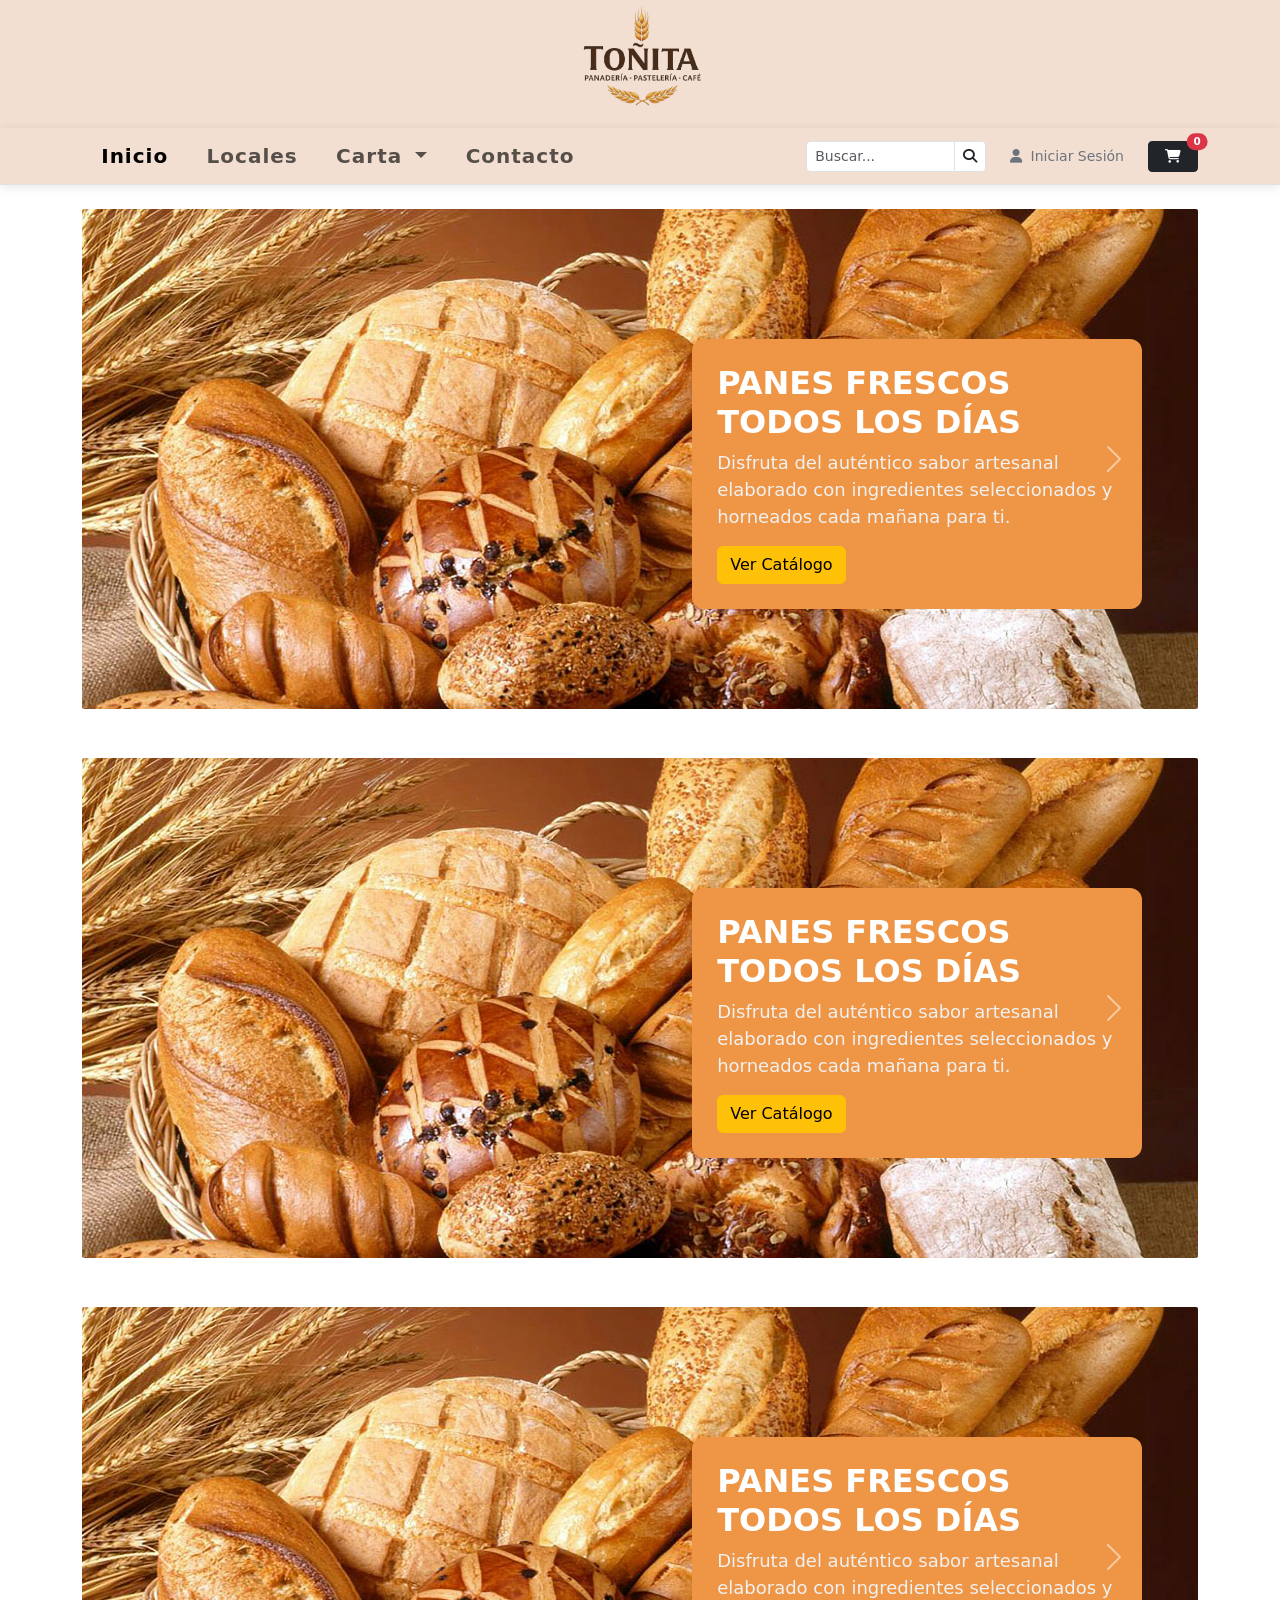
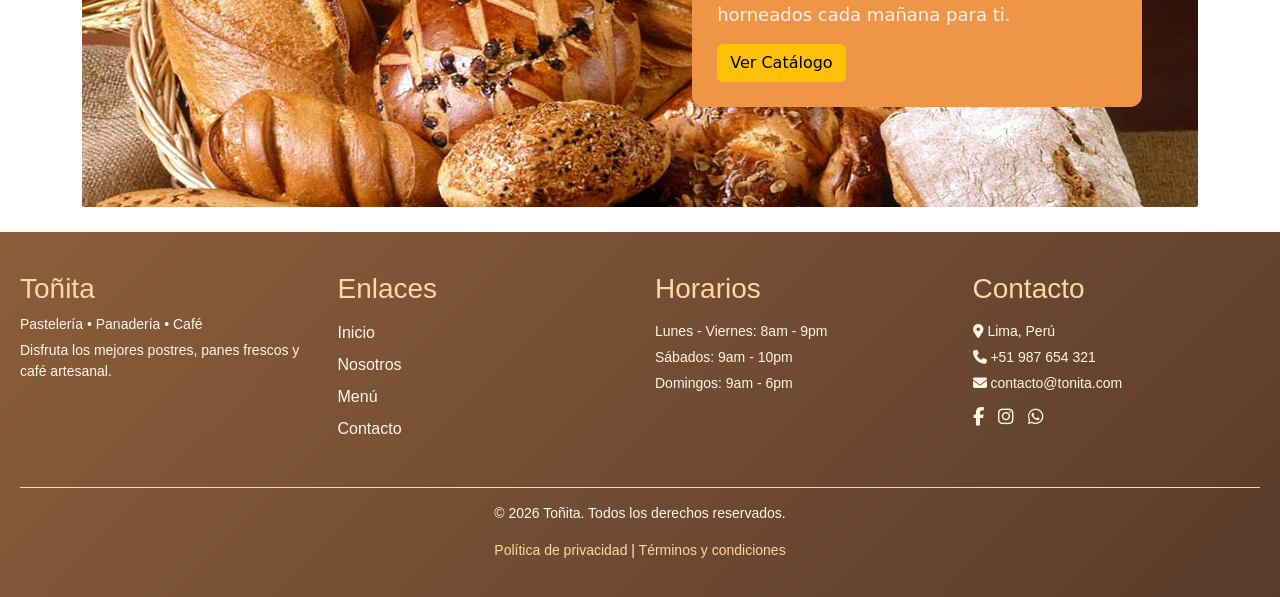
==== index.html @ 16650225 ":Ajuste de estilos en el navbar y footer , se agrego carrusel" ====
<!DOCTYPE html>
<html lang="es">

<head>
    <meta charset="UTF-8">
    <meta name="viewport" content="width=device-width, initial-scale=1.0">
    <title>Toñita - Panadería y Café</title>

    <link href="https://cdn.jsdelivr.net/npm/bootstrap@5.3.8/dist/css/bootstrap.min.css" rel="stylesheet"
        integrity="sha384-sRIl4kxILFvY47J16cr9ZwB07vP4J8+LH7qKQnuqkuIAvNWLzeN8tE5YBujZqJLB" crossorigin="anonymous">
    <link rel="stylesheet" href="./css/estilos.css">
    <link rel="stylesheet" href="https://cdnjs.cloudflare.com/ajax/libs/font-awesome/6.5.1/css/all.min.css">
    <link href='https://fonts.googleapis.com/css?family=Roboto' rel='stylesheet'>
    <link rel="stylesheet" href="https://cdnjs.cloudflare.com/ajax/libs/font-awesome/6.5.0/css/all.min.css">

    <style>
        .bg-toñita {
            background-color: #f3dfd1;
        }

        .brand-header {
            font-family: 'Playfair Display', serif;

            font-weight: 900;
            font-size: 5rem;
            color: #2c3e50;
            text-decoration: none;
            display: block;
            margin: 10 px 0;
        }

        .navbar {
            padding-top: 5px;
            padding-bottom: 5px;

            border-bottom: 1px solid #dee2e6;
        }

        .nav-link {
            font-size: 1.25rem;
            font-weight: 600;
            letter-spacing: 1px;
            padding: 0.5rem 1.2rem !important;
        }

        .cart-badge {
            font-size: 0.65rem;
        }

        .search-box {
            max-width: 180px;
        }

        .carousel-item img {
            width: 100%;
            height: 100%;
            object-fit: cover;
            border-radius: 2px;
        }
    </style>
</head>

<body>
    <header class="bg-toñita">
        <div class="container text-center py-0">

            <img src="img/toñita-logo-2.png" height="120">

        </div>

        <nav class="navbar navbar-expand-lg bg-toñita mt-2 sticky-top">
            <div class="container">
                <button class="navbar-toggler" type="button" data-bs-toggle="collapse" data-bs-target="#navbarToñita"
                    aria-controls="navbarToñita" aria-expanded="false" aria-label="Toggle navigation">
                    <span class="navbar-toggler-icon"></span>
                </button>

                <div class="collapse navbar-collapse" id="navbarToñita">
                    <ul class="navbar-nav me-auto mb-2 mb-lg-0">
                        <li class="nav-item">
                            <a class="nav-link active" href="./index.html">Inicio</a>
                        </li>
                        <li class="nav-item">
                            <a class="nav-link" href="./paginas/locales.html">Locales</a>
                        </li>
                        <li class="nav-item dropdown">
                            <a class="nav-link dropdown-toggle" href="#" role="button" data-bs-toggle="dropdown"
                                aria-expanded="false">
                                Carta
                            </a>
                            <ul class="dropdown-menu">
                                <li><a class="dropdown-item" href="./paginas/carta/panaderia.html">Panadería</a></li>
                                <li>
                                    <hr class="dropdown-divider">
                                </li>
                                <li><a class="dropdown-item" href="./paginas/carta/panaderia.html">Cafetería</a></li>
                                <li>
                                    <hr class="dropdown-divider">
                                </li>
                                <li><a class="dropdown-item" href="./paginas/carta/panaderia.html">Catering</a></li>
                            </ul>
                        </li>
                        <li class="nav-item">
                            <a class="nav-link" href="./paginas/contacto.html">Contacto</a>
                        </li>
                    </ul>

                    <div class="d-flex align-items-center gap-2">
                        <div class="input-group input-group-sm search-box d-none d-md-flex">
                            <input class="form-control" type="text" placeholder="Buscar..." aria-label="Buscar">
                            <span class="input-group-text bg-white"><i class="fa-solid fa-magnifying-glass"></i></span>
                        </div>

                        <a href="#" class="btn btn-sm btn-outline-secondary border-0 ms-2">
                            <i class="fa-solid fa-user me-1"></i> Iniciar Sesión
                        </a>

                        <button class="btn btn-dark btn-sm position-relative ms-2 px-3">
                            <i class="fa-solid fa-cart-shopping"></i>
                            <span
                                class="position-absolute top-0 start-100 translate-middle badge rounded-pill bg-danger cart-badge">
                                0
                            </span>
                        </button>
                    </div>
                </div>
            </div>
        </nav>
    </header>

    <main>
        <div class="container mt-4">
            <div id="carouselExample" class="carousel slide" data-bs-ride="carousel">

                <div class="carousel-inner">

                    <!-- carousel -->
                    <div class="carousel-item active">
                        <img src="./img/panes.jpg" class="d-block w-100" alt="Panadería">
                        <div class="carousel-caption custom-caption">
                            <h2>PANES FRESCOS TODOS LOS DÍAS</h2>
                            <p>
                                Disfruta del auténtico sabor artesanal elaborado con ingredientes
                                seleccionados y horneados cada mañana para ti.
                            </p>
                            <a href="paginas/carta/panaderia.html" class="btn btn-warning">Ver Catálogo</a>
                        </div>
                    </div>
                    <!--imagen base-->
                    <div class="carousel-item">
                        <img src="img/promocion.png" class="d-block w-100" alt="Promociones">
                        <div class="carousel-caption custom-caption">
                            <h2>PROMOCIONES ESPECIALES</h2>
                            <p>
                                Aprovecha nuestros combos familiares, tortas y panes dulces
                                con descuentos exclusivos.
                            </p>
                            <a href="productos.html" class="btn btn-warning">Comprar Ahora</a>
                        </div>
                    </div>

                </div>

                <button class="carousel-control-prev" type="button" data-bs-target="#carouselExample"
                    data-bs-slide="prev">
                    <span class="carousel-control-prev-icon"></span>
                </button>

                <button class="carousel-control-next" type="button" data-bs-target="#carouselExample"
                    data-bs-slide="next">
                    <span class="carousel-control-next-icon"></span>
                </button>
            </div>
        </div>

    </main>

    <main>
        <div class="container mt-4">
            <div id="carouselExample" class="carousel slide" data-bs-ride="carousel">

                <div class="carousel-inner">

                    <!-- carousel -->
                    <div class="carousel-item active">
                        <img src="./img/panes.jpg" class="d-block w-100" alt="Panadería">
                        <div class="carousel-caption custom-caption">
                            <h2>PANES FRESCOS TODOS LOS DÍAS</h2>
                            <p>
                                Disfruta del auténtico sabor artesanal elaborado con ingredientes
                                seleccionados y horneados cada mañana para ti.
                            </p>
                            <a href="paginas/carta/panaderia.html" class="btn btn-warning">Ver Catálogo</a>
                        </div>
                    </div>
                    <!--imagen base-->
                    <div class="carousel-item">
                        <img src="img/promocion.png" class="d-block w-100" alt="Promociones">
                        <div class="carousel-caption custom-caption">
                            <h2>PROMOCIONES ESPECIALES</h2>
                            <p>
                                Aprovecha nuestros combos familiares, tortas y panes dulces
                                con descuentos exclusivos.
                            </p>
                            <a href="productos.html" class="btn btn-warning">Comprar Ahora</a>
                        </div>
                    </div>

                </div>

                <button class="carousel-control-prev" type="button" data-bs-target="#carouselExample"
                    data-bs-slide="prev">
                    <span class="carousel-control-prev-icon"></span>
                </button>

                <button class="carousel-control-next" type="button" data-bs-target="#carouselExample"
                    data-bs-slide="next">
                    <span class="carousel-control-next-icon"></span>
                </button>
            </div>
        </div>

    </main>
     <main>
        <div class="container mt-4">
            <div id="carouselExample" class="carousel slide" data-bs-ride="carousel">

                <div class="carousel-inner">

                    <!-- carousel -->
                    <div class="carousel-item active">
                        <img src="./img/panes.jpg" class="d-block w-100" alt="Panadería">
                        <div class="carousel-caption custom-caption">
                            <h2>PANES FRESCOS TODOS LOS DÍAS</h2>
                            <p>
                                Disfruta del auténtico sabor artesanal elaborado con ingredientes
                                seleccionados y horneados cada mañana para ti.
                            </p>
                            <a href="paginas/carta/panaderia.html" class="btn btn-warning">Ver Catálogo</a>
                        </div>
                    </div>
                    <!--imagen base-->
                    <div class="carousel-item">
                        <img src="img/promocion.png" class="d-block w-100" alt="Promociones">
                        <div class="carousel-caption custom-caption">
                            <h2>PROMOCIONES ESPECIALES</h2>
                            <p>
                                Aprovecha nuestros combos familiares, tortas y panes dulces
                                con descuentos exclusivos.
                            </p>
                            <a href="productos.html" class="btn btn-warning">Comprar Ahora</a>
                        </div>
                    </div>

                </div>

                <button class="carousel-control-prev" type="button" data-bs-target="#carouselExample"
                    data-bs-slide="prev">
                    <span class="carousel-control-prev-icon"></span>
                </button>

                <button class="carousel-control-next" type="button" data-bs-target="#carouselExample"
                    data-bs-slide="next">
                    <span class="carousel-control-next-icon"></span>
                </button>
            </div>
        </div>

    </main>
    <!--el pie de la pagina-->
    <footer class="footer">
        <div class="footer-container">

            <!-- Marca -->
            <div class="footer-box">
                <h2 class="logo">Toñita</h2>
                <p>Pastelería • Panadería • Café</p>
                <p class="footer-text">
                    Disfruta los mejores postres, panes frescos y café artesanal.
                </p>
            </div>

            <!-- Enlaces -->
            <div class="footer-box">
                <h3>Enlaces</h3>
                <ul>
                    <li><a href="index.html">Inicio</a></li>
                    <li><a href="paginas/nosostros.html">Nosotros</a></li>
                    <li><a href="paginas/carta/panaderia.html">Menú</a></li>
                    <li><a href="paginas/contacto.html">Contacto</a></li>
                </ul>
            </div>

            <!-- Horarios -->
            <div class="footer-box">
                <h3>Horarios</h3>
                <p>Lunes - Viernes: 8am - 9pm</p>
                <p>Sábados: 9am - 10pm</p>
                <p>Domingos: 9am - 6pm</p>
            </div>

            <!-- Contacto -->
            <div class="footer-box">
                <h3>Contacto</h3>
                <p><i class="fa-solid fa-location-dot"></i> Lima, Perú</p>
                <p><i class="fa-solid fa-phone"></i> +51 987 654 321</p>
                <p><i class="fa-solid fa-envelope"></i> contacto@tonita.com</p>

                <div class="socials">
                    <a href="#"><i class="fa-brands fa-facebook-f"></i></a>
                    <a href="#"><i class="fa-brands fa-instagram"></i></a>
                    <a href="#"><i class="fa-brands fa-whatsapp"></i></a>
                </div>
            </div>

        </div>

        <!-- Parte inferior -->
        <div class="footer-bottom">
            <p>&copy; 2026 Toñita. Todos los derechos reservados.</p>
            <p>
                <a href="#">Política de privacidad</a> |
                <a href="#">Términos y condiciones</a>
            </p>
        </div>
    </footer>

    <script src="https://cdn.jsdelivr.net/npm/bootstrap@5.3.8/dist/js/bootstrap.bundle.min.js"
        integrity="sha384-FKyoEForCGlyvwx9Hj09JcYn3nv7wiPVlz7YYwJrWVcXK/BmnVDxM+D2scQbITxI"
        crossorigin="anonymous"></script>


</body>

</html>
---- css/estilos.css ----
html,
body {
    height: 100%;
    margin: 0;
}
.navbar {
    transition: all 0.3s ease;
    box-shadow: 0 2px 10px rgba(0,0,0,0.1);
}

body {
    display: flex;
    flex-direction: column;
}

main {
    flex: 1;
    margin-bottom: 25px;
}

.carousel-item img {
    width: 600px;
    height: 600px;
    object-fit: contain;
}

.carousel-item{
    height: 500px;
    object-fit: contain;
}

.custom-caption {
    right: 5%;
    left: auto;
    bottom: 20%;
    text-align: left;
    max-width: 450px;

    background: rgb(239, 149, 70);
    padding: 25px;
    border-radius: 12px;
    content: "";
    display: block;
    clear: both;
}

.custom-caption h2 {
    font-size: 32px;
    font-weight: bold;
    color: #fff;
}

.custom-caption p {
    font-size: 18px;
    color: #f1f1f1;
    line-height: 1.5;
}

.carousel-caption.custom-caption:hover {
    transform: translateY(-10px) scale(1.05);
}

.footer {
    margin-top: 0;
    background: linear-gradient(135deg, #8B5E3C, #5a3b2a);
    color: #FFF5E4;
    padding: 40px 20px 20px;
    font-family: 'Segoe UI', sans-serif;
}

.footer-container {
    display: grid;
    grid-template-columns: repeat(auto-fit, minmax(220px, 1fr));
    gap: 30px;
}

.footer-box h2.logo {
    color: #FFD6A5;
    font-size: 28px;
}

.footer-box h3 {
    margin-bottom: 15px;
    color: #FFD6A5;
}

.footer-box p {
    margin: 5px 0;
    font-size: 14px;
}

.footer-text {
    margin-top: 10px;
    line-height: 1.5;
}

.footer-box ul {
    list-style: none;
    padding: 0;
}

.footer-box ul li {
    margin: 8px 0;
}

.footer-box ul li a {
    text-decoration: none;
    color: #FFF5E4;
    transition: 0.3s;
}

.footer-box ul li a:hover {
    color: #FFD6A5;
    padding-left: 5px;
}

/* Redes sociales */
.socials {
    margin-top: 10px;
}

.socials a {
    display: inline-block;
    margin-right: 10px;
    color: #FFF5E4;
    font-size: 18px;
    transition: 0.3s;
}

.socials a:hover {
    color: #FFD6A5;
    transform: scale(1.2);
}

/* Parte inferior */
.footer-bottom {
    text-align: center;
    border-top: 1px solid #FFD6A5;
    margin-top: 30px;
    padding-top: 15px;
    font-size: 14px;
}

.footer-bottom a {
    color: #FFD6A5;
    text-decoration: none;
}

.footer-bottom a:hover {
    text-decoration: underline;
}
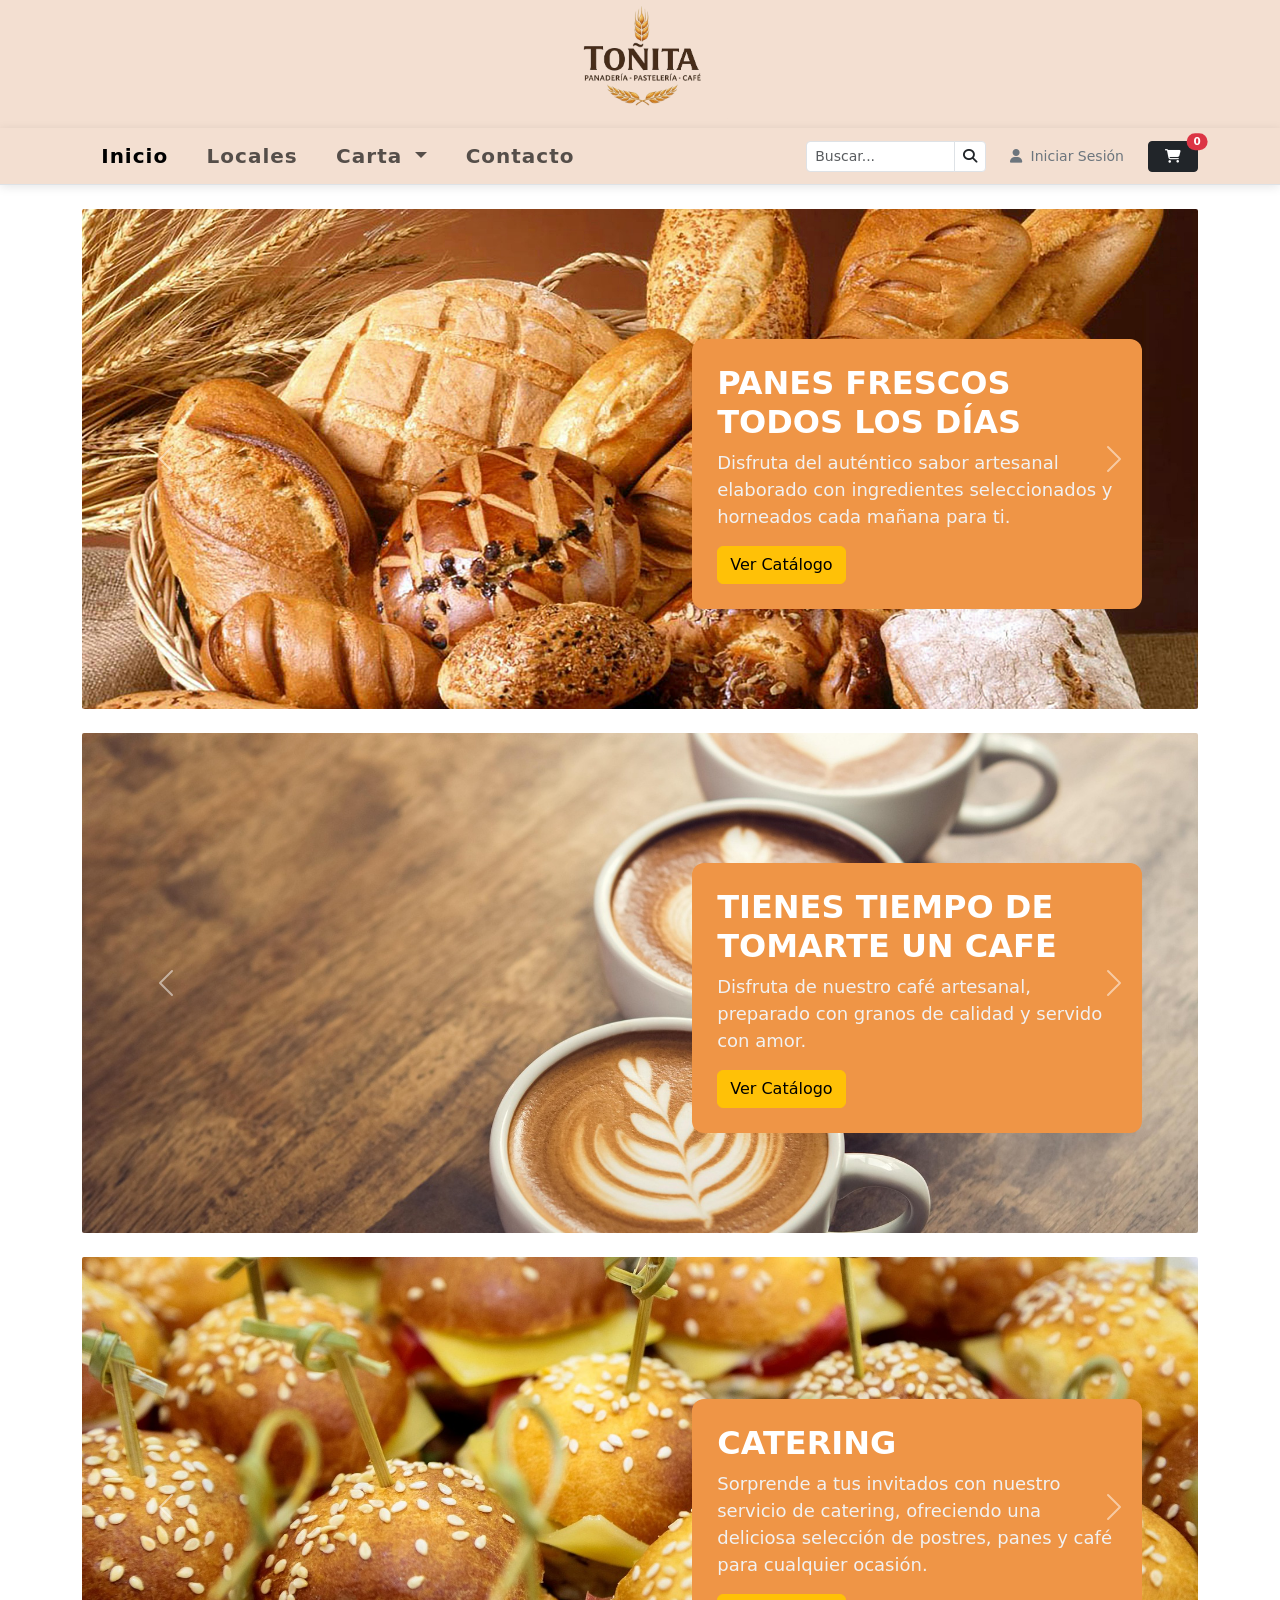
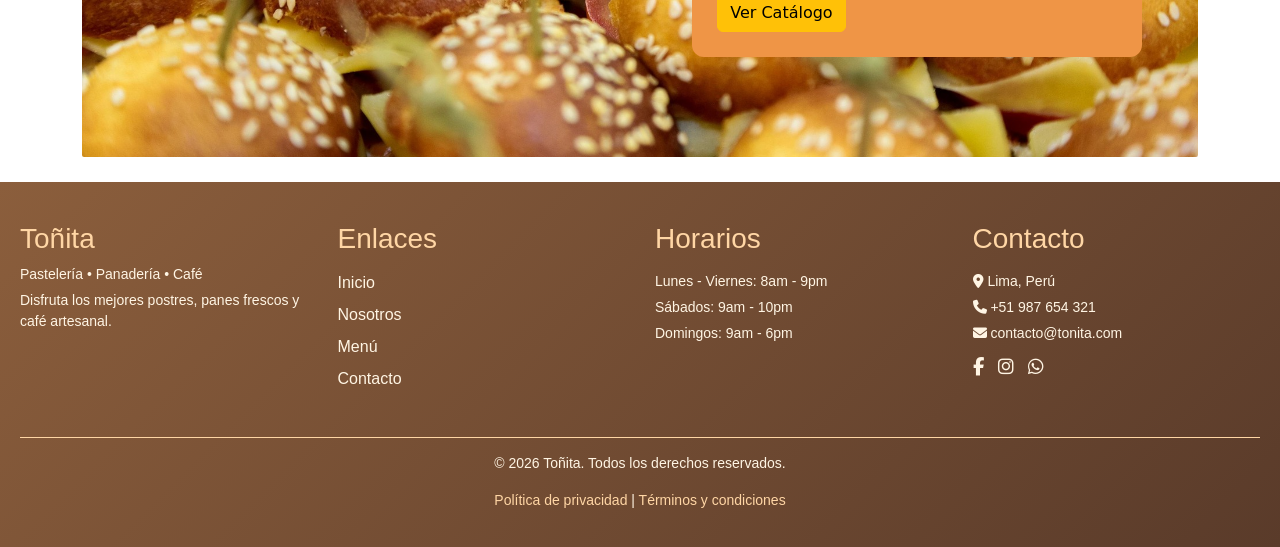
==== commit b4d2e4c4: ":se modifico carrusel con imagenes en descripcion para cafeteria y catering" ====
--- a/index.html
+++ b/index.html
@@ -130,11 +130,11 @@
 
     <main>
         <div class="container mt-4">
-            <div id="carouselExample" class="carousel slide" data-bs-ride="carousel">
+            <div id="carousel1" class="carousel slide" data-bs-ride="carousel">
 
                 <div class="carousel-inner">
 
-                    <!-- carousel -->
+                    <!-- carousel 1-->
                     <div class="carousel-item active">
                         <img src="./img/panes.jpg" class="d-block w-100" alt="Panadería">
                         <div class="carousel-caption custom-caption">
@@ -161,173 +161,169 @@
 
                 </div>
 
-                <button class="carousel-control-prev" type="button" data-bs-target="#carouselExample"
+                <button class="carousel-control-prev" type="button" data-bs-target="#carousel1"
                     data-bs-slide="prev">
                     <span class="carousel-control-prev-icon"></span>
                 </button>
 
-                <button class="carousel-control-next" type="button" data-bs-target="#carouselExample"
+                <button class="carousel-control-next" type="button" data-bs-target="#carousel1"
                     data-bs-slide="next">
                     <span class="carousel-control-next-icon"></span>
                 </button>
             </div>
         </div>
 
-    </main>
-
-    <main>
-        <div class="container mt-4">
-            <div id="carouselExample" class="carousel slide" data-bs-ride="carousel">
-
-                <div class="carousel-inner">
-
-                    <!-- carousel -->
-                    <div class="carousel-item active">
-                        <img src="./img/panes.jpg" class="d-block w-100" alt="Panadería">
-                        <div class="carousel-caption custom-caption">
-                            <h2>PANES FRESCOS TODOS LOS DÍAS</h2>
-                            <p>
-                                Disfruta del auténtico sabor artesanal elaborado con ingredientes
-                                seleccionados y horneados cada mañana para ti.
-                            </p>
-                            <a href="paginas/carta/panaderia.html" class="btn btn-warning">Ver Catálogo</a>
-                        </div>
-                    </div>
-                    <!--imagen base-->
-                    <div class="carousel-item">
-                        <img src="img/promocion.png" class="d-block w-100" alt="Promociones">
-                        <div class="carousel-caption custom-caption">
-                            <h2>PROMOCIONES ESPECIALES</h2>
-                            <p>
-                                Aprovecha nuestros combos familiares, tortas y panes dulces
-                                con descuentos exclusivos.
-                            </p>
-                            <a href="productos.html" class="btn btn-warning">Comprar Ahora</a>
-                        </div>
-                    </div>
-
-                </div>
-
-                <button class="carousel-control-prev" type="button" data-bs-target="#carouselExample"
-                    data-bs-slide="prev">
-                    <span class="carousel-control-prev-icon"></span>
-                </button>
-
-                <button class="carousel-control-next" type="button" data-bs-target="#carouselExample"
-                    data-bs-slide="next">
-                    <span class="carousel-control-next-icon"></span>
-                </button>
-            </div>
-        </div>
-
-    </main>
-     <main>
-        <div class="container mt-4">
-            <div id="carouselExample" class="carousel slide" data-bs-ride="carousel">
-
-                <div class="carousel-inner">
-
-                    <!-- carousel -->
-                    <div class="carousel-item active">
-                        <img src="./img/panes.jpg" class="d-block w-100" alt="Panadería">
-                        <div class="carousel-caption custom-caption">
-                            <h2>PANES FRESCOS TODOS LOS DÍAS</h2>
-                            <p>
-                                Disfruta del auténtico sabor artesanal elaborado con ingredientes
-                                seleccionados y horneados cada mañana para ti.
-                            </p>
-                            <a href="paginas/carta/panaderia.html" class="btn btn-warning">Ver Catálogo</a>
-                        </div>
-                    </div>
-                    <!--imagen base-->
-                    <div class="carousel-item">
-                        <img src="img/promocion.png" class="d-block w-100" alt="Promociones">
-                        <div class="carousel-caption custom-caption">
-                            <h2>PROMOCIONES ESPECIALES</h2>
-                            <p>
-                                Aprovecha nuestros combos familiares, tortas y panes dulces
-                                con descuentos exclusivos.
-                            </p>
-                            <a href="productos.html" class="btn btn-warning">Comprar Ahora</a>
-                        </div>
-                    </div>
-
-                </div>
-
-                <button class="carousel-control-prev" type="button" data-bs-target="#carouselExample"
-                    data-bs-slide="prev">
-                    <span class="carousel-control-prev-icon"></span>
-                </button>
-
-                <button class="carousel-control-next" type="button" data-bs-target="#carouselExample"
-                    data-bs-slide="next">
-                    <span class="carousel-control-next-icon"></span>
-                </button>
-            </div>
-        </div>
-
-    </main>
-    <!--el pie de la pagina-->
-    <footer class="footer">
-        <div class="footer-container">
-
-            <!-- Marca -->
-            <div class="footer-box">
-                <h2 class="logo">Toñita</h2>
-                <p>Pastelería • Panadería • Café</p>
-                <p class="footer-text">
-                    Disfruta los mejores postres, panes frescos y café artesanal.
+    
+            <div class="container mt-4">
+                <div id="carousel2" class="carousel slide" data-bs-ride="carousel">
+
+                    <div class="carousel-inner">
+
+                        <!-- carousel 2-->
+                        <div class="carousel-item active">
+                            <img src="./img/cafeteria/3-tazas-de-cafe.jpg" class="d-block w-100" alt="Cafetería">
+                            <div class="carousel-caption custom-caption">
+                                <h2>TIENES TIEMPO DE TOMARTE UN CAFE</h2>
+                                <p>
+                                    Disfruta de nuestro café artesanal, preparado con granos de calidad y servido con amor.
+                                </p>
+                                <a href="paginas/carta/cafeteria.html" class="btn btn-warning">Ver Catálogo</a>
+                            </div>
+                        </div>
+                        <!--imagen base-->
+                        <div class="carousel-item">
+                            <img src="img/promocion.png" class="d-block w-100" alt="Promociones">
+                            <div class="carousel-caption custom-caption">
+                                <h2>PROMOCIONES ESPECIALES</h2>
+                                <p>
+                                    Aprovecha nuestros combos familiares, tortas y panes dulces
+                                    con descuentos exclusivos.
+                                </p>
+                                <a href="productos.html" class="btn btn-warning">Comprar Ahora</a>
+                            </div>
+                        </div>
+
+                    </div>
+
+                    <button class="carousel-control-prev" type="button" data-bs-target="#carousel2"
+                        data-bs-slide="prev">
+                        <span class="carousel-control-prev-icon"></span>
+                    </button>
+
+                    <button class="carousel-control-next" type="button" data-bs-target="#carousel2"
+                        data-bs-slide="next">
+                        <span class="carousel-control-next-icon"></span>
+                    </button>
+                </div>
+            </div>
+
+    
+            <div class="container mt-4">
+                <div id="carousel3" class="carousel slide" data-bs-ride="carousel">
+
+                    <div class="carousel-inner">
+
+                        <!-- carousel 3-->
+                        <div class="carousel-item active">
+                            <img src="./img/catering/sandwich.jpg" class="d-block w-100" alt="Catering">
+                            <div class="carousel-caption custom-caption">
+                                <h2>CATERING</h2>
+                                <p>
+                                    Sorprende a tus invitados con nuestro servicio de catering, ofreciendo una
+                                    deliciosa selección de postres, panes y café para cualquier ocasión.
+                                </p>
+                                <a href="paginas/carta/catering.html" class="btn btn-warning">Ver Catálogo</a>
+                            </div>
+                        </div>
+                        <!--imagen base-->
+                        <div class="carousel-item">
+                            <img src="img/promocion.png" class="d-block w-100" alt="Promociones">
+                            <div class="carousel-caption custom-caption">
+                                <h2>PROMOCIONES ESPECIALES</h2>
+                                <p>
+                                    Aprovecha nuestros combos familiares, tortas y panes dulces
+                                    con descuentos exclusivos.
+                                </p>
+                                <a href="productos.html" class="btn btn-warning">Comprar Ahora</a>
+                            </div>
+                        </div>
+
+                    </div>
+
+                    <button class="carousel-control-prev" type="button" data-bs-target="#carousel3"
+                        data-bs-slide="prev">
+                        <span class="carousel-control-prev-icon"></span>
+                    </button>
+
+                    <button class="carousel-control-next" type="button" data-bs-target="#carousel3"
+                        data-bs-slide="next">
+                        <span class="carousel-control-next-icon"></span>
+                    </button>
+                </div>
+            </div>
+
+        </main>
+        <!--el pie de la pagina-->
+        <footer class="footer">
+            <div class="footer-container">
+
+                <!-- Marca -->
+                <div class="footer-box">
+                    <h2 class="logo">Toñita</h2>
+                    <p>Pastelería • Panadería • Café</p>
+                    <p class="footer-text">
+                        Disfruta los mejores postres, panes frescos y café artesanal.
+                    </p>
+                </div>
+
+                <!-- Enlaces -->
+                <div class="footer-box">
+                    <h3>Enlaces</h3>
+                    <ul>
+                        <li><a href="index.html">Inicio</a></li>
+                        <li><a href="paginas/nosostros.html">Nosotros</a></li>
+                        <li><a href="paginas/carta/panaderia.html">Menú</a></li>
+                        <li><a href="paginas/contacto.html">Contacto</a></li>
+                    </ul>
+                </div>
+
+                <!-- Horarios -->
+                <div class="footer-box">
+                    <h3>Horarios</h3>
+                    <p>Lunes - Viernes: 8am - 9pm</p>
+                    <p>Sábados: 9am - 10pm</p>
+                    <p>Domingos: 9am - 6pm</p>
+                </div>
+
+                <!-- Contacto -->
+                <div class="footer-box">
+                    <h3>Contacto</h3>
+                    <p><i class="fa-solid fa-location-dot"></i> Lima, Perú</p>
+                    <p><i class="fa-solid fa-phone"></i> +51 987 654 321</p>
+                    <p><i class="fa-solid fa-envelope"></i> contacto@tonita.com</p>
+
+                    <div class="socials">
+                        <a href="#"><i class="fa-brands fa-facebook-f"></i></a>
+                        <a href="#"><i class="fa-brands fa-instagram"></i></a>
+                        <a href="#"><i class="fa-brands fa-whatsapp"></i></a>
+                    </div>
+                </div>
+
+            </div>
+
+            <!-- Parte inferior -->
+            <div class="footer-bottom">
+                <p>&copy; 2026 Toñita. Todos los derechos reservados.</p>
+                <p>
+                    <a href="#">Política de privacidad</a> |
+                    <a href="#">Términos y condiciones</a>
                 </p>
             </div>
-
-            <!-- Enlaces -->
-            <div class="footer-box">
-                <h3>Enlaces</h3>
-                <ul>
-                    <li><a href="index.html">Inicio</a></li>
-                    <li><a href="paginas/nosostros.html">Nosotros</a></li>
-                    <li><a href="paginas/carta/panaderia.html">Menú</a></li>
-                    <li><a href="paginas/contacto.html">Contacto</a></li>
-                </ul>
-            </div>
-
-            <!-- Horarios -->
-            <div class="footer-box">
-                <h3>Horarios</h3>
-                <p>Lunes - Viernes: 8am - 9pm</p>
-                <p>Sábados: 9am - 10pm</p>
-                <p>Domingos: 9am - 6pm</p>
-            </div>
-
-            <!-- Contacto -->
-            <div class="footer-box">
-                <h3>Contacto</h3>
-                <p><i class="fa-solid fa-location-dot"></i> Lima, Perú</p>
-                <p><i class="fa-solid fa-phone"></i> +51 987 654 321</p>
-                <p><i class="fa-solid fa-envelope"></i> contacto@tonita.com</p>
-
-                <div class="socials">
-                    <a href="#"><i class="fa-brands fa-facebook-f"></i></a>
-                    <a href="#"><i class="fa-brands fa-instagram"></i></a>
-                    <a href="#"><i class="fa-brands fa-whatsapp"></i></a>
-                </div>
-            </div>
-
-        </div>
-
-        <!-- Parte inferior -->
-        <div class="footer-bottom">
-            <p>&copy; 2026 Toñita. Todos los derechos reservados.</p>
-            <p>
-                <a href="#">Política de privacidad</a> |
-                <a href="#">Términos y condiciones</a>
-            </p>
-        </div>
-    </footer>
-
-    <script src="https://cdn.jsdelivr.net/npm/bootstrap@5.3.8/dist/js/bootstrap.bundle.min.js"
-        integrity="sha384-FKyoEForCGlyvwx9Hj09JcYn3nv7wiPVlz7YYwJrWVcXK/BmnVDxM+D2scQbITxI"
-        crossorigin="anonymous"></script>
+        </footer>
+
+        <script src="https://cdn.jsdelivr.net/npm/bootstrap@5.3.8/dist/js/bootstrap.bundle.min.js"
+            integrity="sha384-FKyoEForCGlyvwx9Hj09JcYn3nv7wiPVlz7YYwJrWVcXK/BmnVDxM+D2scQbITxI"
+            crossorigin="anonymous"></script>
 
 
 </body>
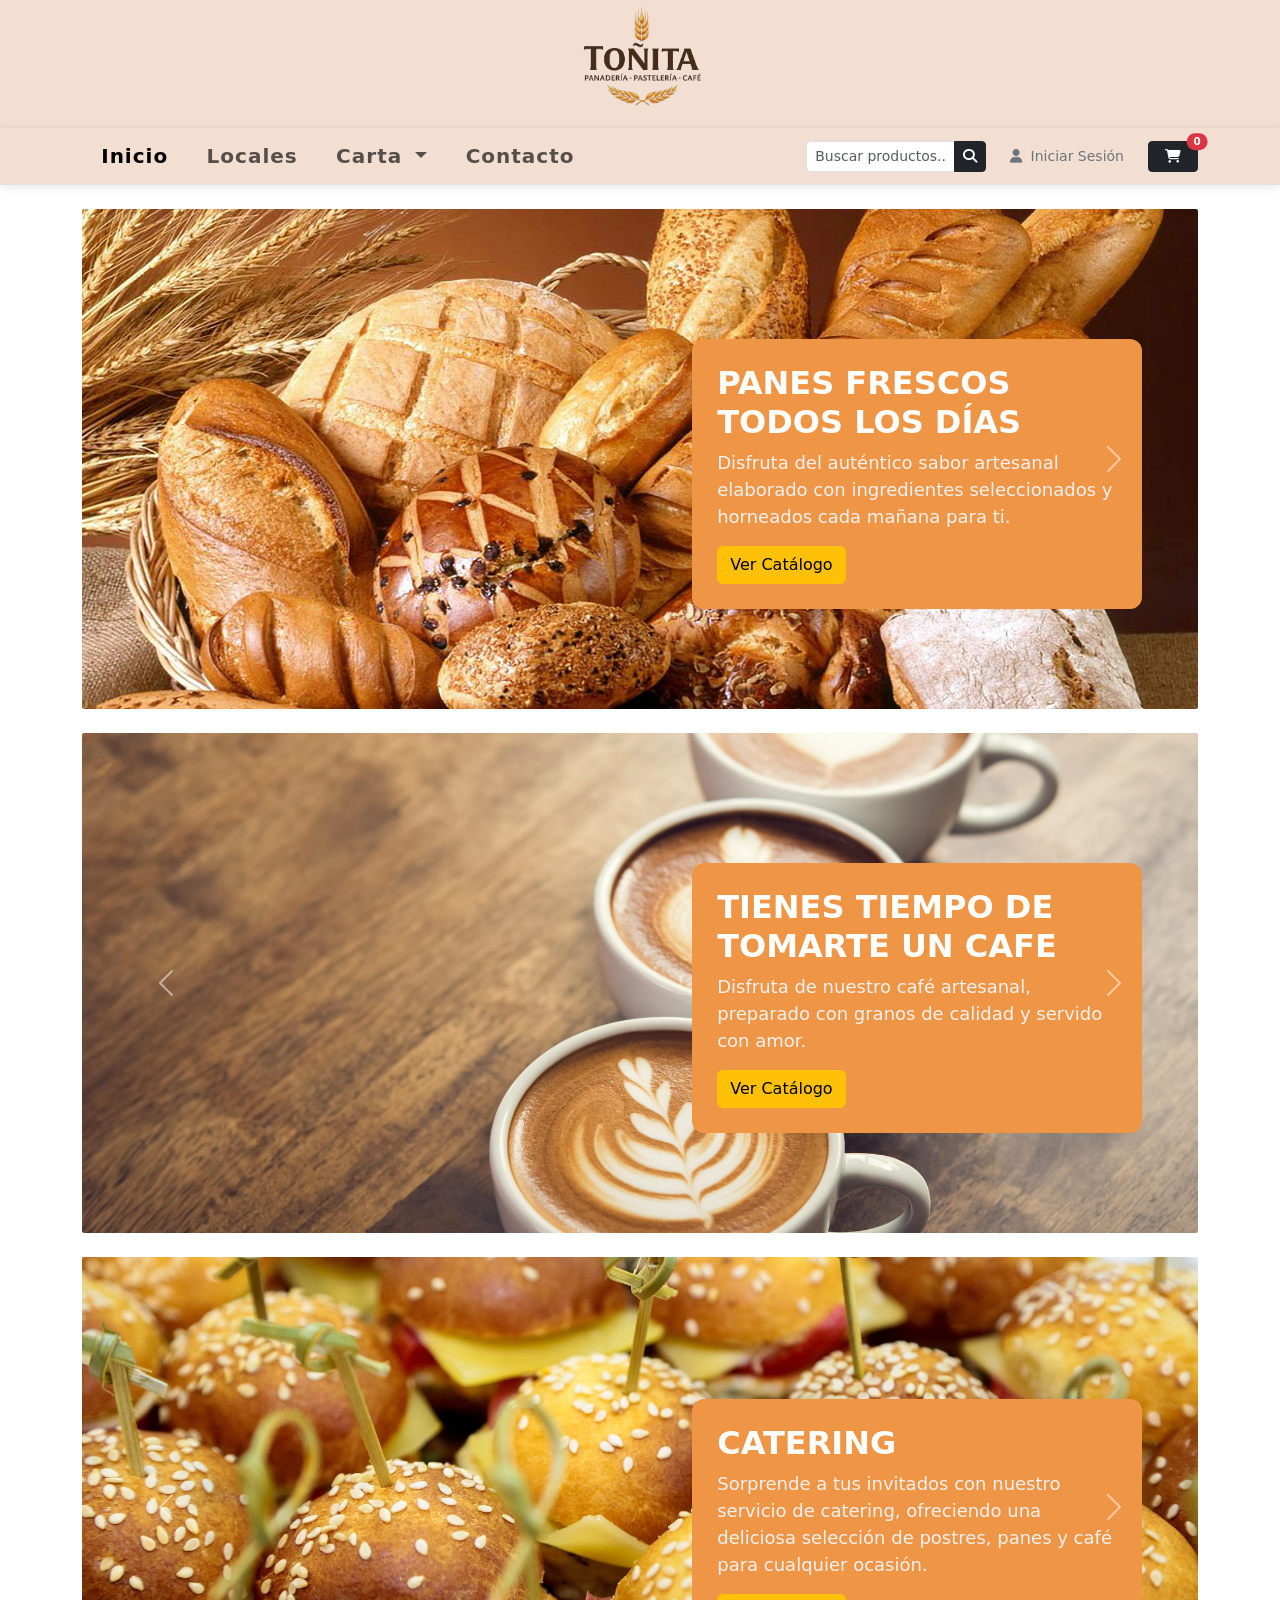
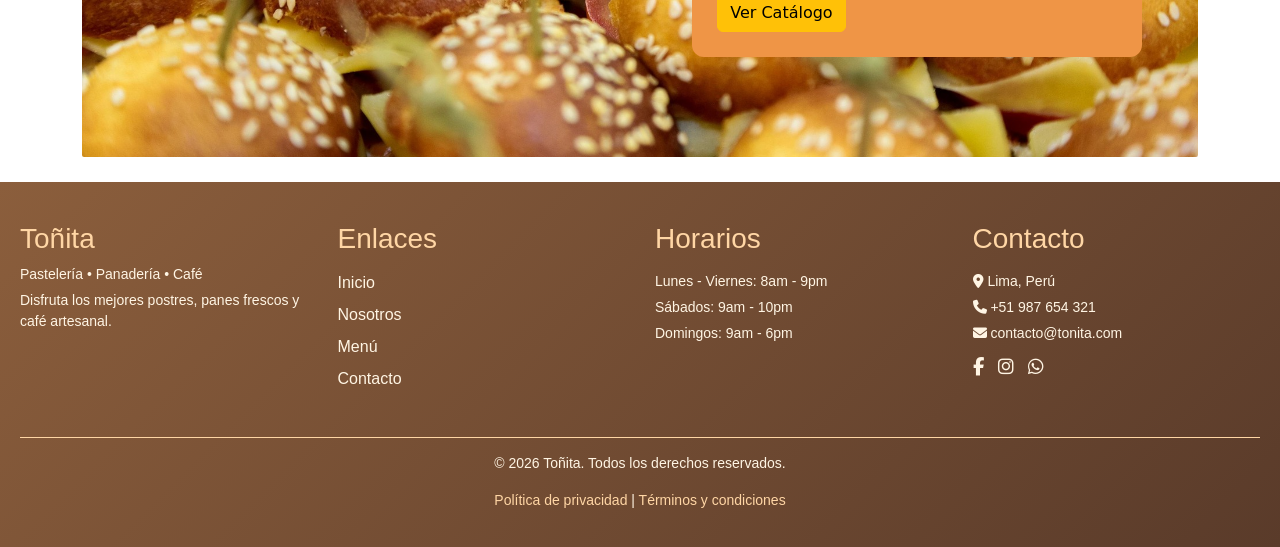
==== commit 398a8496: ":agregue funcionalidad de busqueda y carrito de compras" ====
--- a/index.html
+++ b/index.html
@@ -106,22 +106,23 @@
                     </ul>
 
                     <div class="d-flex align-items-center gap-2">
-                        <div class="input-group input-group-sm search-box d-none d-md-flex">
-                            <input class="form-control" type="text" placeholder="Buscar..." aria-label="Buscar">
-                            <span class="input-group-text bg-white"><i class="fa-solid fa-magnifying-glass"></i></span>
-                        </div>
-
-                        <a href="#" class="btn btn-sm btn-outline-secondary border-0 ms-2">
-                            <i class="fa-solid fa-user me-1"></i> Iniciar Sesión
-                        </a>
-
-                        <button class="btn btn-dark btn-sm position-relative ms-2 px-3">
+                        <div class="input-group input-group-sm search-box d-flex">
+                            <input id="inputBusqueda" class="form-control" type="text"
+                                placeholder="Buscar productos...">
+                            <button id="btnBuscar" class="btn btn-dark">
+                                <i class="fa-solid fa-magnifying-glass"></i>
+                            </button>
+                        </div>
+
+                        <div id="zonaUsuario" class="ms-2"></div>
+
+                        <a href="paginas/carrito.html" class="btn btn-dark btn-sm position-relative ms-2 px-3">
                             <i class="fa-solid fa-cart-shopping"></i>
-                            <span
+                            <span id="contadorCarrito"
                                 class="position-absolute top-0 start-100 translate-middle badge rounded-pill bg-danger cart-badge">
                                 0
                             </span>
-                        </button>
+                        </a>
                     </div>
                 </div>
             </div>
@@ -148,7 +149,7 @@
                     </div>
                     <!--imagen base-->
                     <div class="carousel-item">
-                        <img src="img/promocion.png" class="d-block w-100" alt="Promociones">
+                        <img src="img/oferta-pan.webp" class="d-block w-100" alt="Promociones">
                         <div class="carousel-caption custom-caption">
                             <h2>PROMOCIONES ESPECIALES</h2>
                             <p>
@@ -161,171 +162,168 @@
 
                 </div>
 
-                <button class="carousel-control-prev" type="button" data-bs-target="#carousel1"
-                    data-bs-slide="prev">
+                <button class="carousel-control-prev" type="button" data-bs-target="#carousel1" data-bs-slide="prev">
                     <span class="carousel-control-prev-icon"></span>
                 </button>
 
-                <button class="carousel-control-next" type="button" data-bs-target="#carousel1"
-                    data-bs-slide="next">
+                <button class="carousel-control-next" type="button" data-bs-target="#carousel1" data-bs-slide="next">
                     <span class="carousel-control-next-icon"></span>
                 </button>
             </div>
         </div>
 
-    
-            <div class="container mt-4">
-                <div id="carousel2" class="carousel slide" data-bs-ride="carousel">
-
-                    <div class="carousel-inner">
-
-                        <!-- carousel 2-->
-                        <div class="carousel-item active">
-                            <img src="./img/cafeteria/3-tazas-de-cafe.jpg" class="d-block w-100" alt="Cafetería">
-                            <div class="carousel-caption custom-caption">
-                                <h2>TIENES TIEMPO DE TOMARTE UN CAFE</h2>
-                                <p>
-                                    Disfruta de nuestro café artesanal, preparado con granos de calidad y servido con amor.
-                                </p>
-                                <a href="paginas/carta/cafeteria.html" class="btn btn-warning">Ver Catálogo</a>
-                            </div>
-                        </div>
-                        <!--imagen base-->
-                        <div class="carousel-item">
-                            <img src="img/promocion.png" class="d-block w-100" alt="Promociones">
-                            <div class="carousel-caption custom-caption">
-                                <h2>PROMOCIONES ESPECIALES</h2>
-                                <p>
-                                    Aprovecha nuestros combos familiares, tortas y panes dulces
-                                    con descuentos exclusivos.
-                                </p>
-                                <a href="productos.html" class="btn btn-warning">Comprar Ahora</a>
-                            </div>
-                        </div>
-
-                    </div>
-
-                    <button class="carousel-control-prev" type="button" data-bs-target="#carousel2"
-                        data-bs-slide="prev">
-                        <span class="carousel-control-prev-icon"></span>
-                    </button>
-
-                    <button class="carousel-control-next" type="button" data-bs-target="#carousel2"
-                        data-bs-slide="next">
-                        <span class="carousel-control-next-icon"></span>
-                    </button>
-                </div>
-            </div>
-
-    
-            <div class="container mt-4">
-                <div id="carousel3" class="carousel slide" data-bs-ride="carousel">
-
-                    <div class="carousel-inner">
-
-                        <!-- carousel 3-->
-                        <div class="carousel-item active">
-                            <img src="./img/catering/sandwich.jpg" class="d-block w-100" alt="Catering">
-                            <div class="carousel-caption custom-caption">
-                                <h2>CATERING</h2>
-                                <p>
-                                    Sorprende a tus invitados con nuestro servicio de catering, ofreciendo una
-                                    deliciosa selección de postres, panes y café para cualquier ocasión.
-                                </p>
-                                <a href="paginas/carta/catering.html" class="btn btn-warning">Ver Catálogo</a>
-                            </div>
-                        </div>
-                        <!--imagen base-->
-                        <div class="carousel-item">
-                            <img src="img/promocion.png" class="d-block w-100" alt="Promociones">
-                            <div class="carousel-caption custom-caption">
-                                <h2>PROMOCIONES ESPECIALES</h2>
-                                <p>
-                                    Aprovecha nuestros combos familiares, tortas y panes dulces
-                                    con descuentos exclusivos.
-                                </p>
-                                <a href="productos.html" class="btn btn-warning">Comprar Ahora</a>
-                            </div>
-                        </div>
-
-                    </div>
-
-                    <button class="carousel-control-prev" type="button" data-bs-target="#carousel3"
-                        data-bs-slide="prev">
-                        <span class="carousel-control-prev-icon"></span>
-                    </button>
-
-                    <button class="carousel-control-next" type="button" data-bs-target="#carousel3"
-                        data-bs-slide="next">
-                        <span class="carousel-control-next-icon"></span>
-                    </button>
-                </div>
-            </div>
-
-        </main>
-        <!--el pie de la pagina-->
-        <footer class="footer">
-            <div class="footer-container">
-
-                <!-- Marca -->
-                <div class="footer-box">
-                    <h2 class="logo">Toñita</h2>
-                    <p>Pastelería • Panadería • Café</p>
-                    <p class="footer-text">
-                        Disfruta los mejores postres, panes frescos y café artesanal.
-                    </p>
-                </div>
-
-                <!-- Enlaces -->
-                <div class="footer-box">
-                    <h3>Enlaces</h3>
-                    <ul>
-                        <li><a href="index.html">Inicio</a></li>
-                        <li><a href="paginas/nosostros.html">Nosotros</a></li>
-                        <li><a href="paginas/carta/panaderia.html">Menú</a></li>
-                        <li><a href="paginas/contacto.html">Contacto</a></li>
-                    </ul>
-                </div>
-
-                <!-- Horarios -->
-                <div class="footer-box">
-                    <h3>Horarios</h3>
-                    <p>Lunes - Viernes: 8am - 9pm</p>
-                    <p>Sábados: 9am - 10pm</p>
-                    <p>Domingos: 9am - 6pm</p>
-                </div>
-
-                <!-- Contacto -->
-                <div class="footer-box">
-                    <h3>Contacto</h3>
-                    <p><i class="fa-solid fa-location-dot"></i> Lima, Perú</p>
-                    <p><i class="fa-solid fa-phone"></i> +51 987 654 321</p>
-                    <p><i class="fa-solid fa-envelope"></i> contacto@tonita.com</p>
-
-                    <div class="socials">
-                        <a href="#"><i class="fa-brands fa-facebook-f"></i></a>
-                        <a href="#"><i class="fa-brands fa-instagram"></i></a>
-                        <a href="#"><i class="fa-brands fa-whatsapp"></i></a>
-                    </div>
-                </div>
-
-            </div>
-
-            <!-- Parte inferior -->
-            <div class="footer-bottom">
-                <p>&copy; 2026 Toñita. Todos los derechos reservados.</p>
-                <p>
-                    <a href="#">Política de privacidad</a> |
-                    <a href="#">Términos y condiciones</a>
+
+        <div class="container mt-4">
+            <div id="carousel2" class="carousel slide" data-bs-ride="carousel">
+
+                <div class="carousel-inner">
+
+                    <!-- carousel 2-->
+                    <div class="carousel-item active">
+                        <img src="./img/cafeteria/3-tazas-de-cafe.jpg" class="d-block w-100" alt="Cafetería">
+                        <div class="carousel-caption custom-caption">
+                            <h2>TIENES TIEMPO DE TOMARTE UN CAFE</h2>
+                            <p>
+                                Disfruta de nuestro café artesanal, preparado con granos de calidad y servido con
+                                amor.
+                            </p>
+                            <a href="paginas/carta/cafeteria.html" class="btn btn-warning">Ver Catálogo</a>
+                        </div>
+                    </div>
+                    <!--imagen base-->
+                    <div class="carousel-item">
+                        <img src="img/cafe-promo.jpeg" class="d-block w-100" alt="Promociones">
+                        <div class="carousel-caption custom-caption">
+                            <h2>PROMOCIONES ESPECIALES</h2>
+                            <p>
+                                Aprovecha nuestros combos familiares, tortas y panes dulces
+                                con descuentos exclusivos.
+                            </p>
+                            <a href="productos.html" class="btn btn-warning">Comprar Ahora</a>
+                        </div>
+                    </div>
+
+                </div>
+
+                <button class="carousel-control-prev" type="button" data-bs-target="#carousel2" data-bs-slide="prev">
+                    <span class="carousel-control-prev-icon"></span>
+                </button>
+
+                <button class="carousel-control-next" type="button" data-bs-target="#carousel2" data-bs-slide="next">
+                    <span class="carousel-control-next-icon"></span>
+                </button>
+            </div>
+        </div>
+
+
+        <div class="container mt-4">
+            <div id="carousel3" class="carousel slide" data-bs-ride="carousel">
+
+                <div class="carousel-inner">
+
+                    <!-- carousel 3-->
+                    <div class="carousel-item active">
+                        <img src="./img/catering/sandwich.jpg" class="d-block w-100" alt="Catering">
+                        <div class="carousel-caption custom-caption">
+                            <h2>CATERING</h2>
+                            <p>
+                                Sorprende a tus invitados con nuestro servicio de catering, ofreciendo una
+                                deliciosa selección de postres, panes y café para cualquier ocasión.
+                            </p>
+                            <a href="paginas/carta/catering.html" class="btn btn-warning">Ver Catálogo</a>
+                        </div>
+                    </div>
+                    <!--imagen base-->
+                    <div class="carousel-item">
+                        <img src="img/promocion.png" class="d-block w-100" alt="Promociones">
+                        <div class="carousel-caption custom-caption">
+                            <h2>PROMOCIONES ESPECIALES</h2>
+                            <p>
+                                Aprovecha nuestros combos familiares, tortas y panes dulces
+                                con descuentos exclusivos.
+                            </p>
+                            <a href="productos.html" class="btn btn-warning">Comprar Ahora</a>
+                        </div>
+                    </div>
+
+                </div>
+
+                <button class="carousel-control-prev" type="button" data-bs-target="#carousel3" data-bs-slide="prev">
+                    <span class="carousel-control-prev-icon"></span>
+                </button>
+
+                <button class="carousel-control-next" type="button" data-bs-target="#carousel3" data-bs-slide="next">
+                    <span class="carousel-control-next-icon"></span>
+                </button>
+            </div>
+        </div>
+
+    </main>
+    <!--el pie de la pagina-->
+    <footer class="footer">
+        <div class="footer-container">
+
+            <!-- Marca -->
+            <div class="footer-box">
+                <h2 class="logo">Toñita</h2>
+                <p>Pastelería • Panadería • Café</p>
+                <p class="footer-text">
+                    Disfruta los mejores postres, panes frescos y café artesanal.
                 </p>
             </div>
-        </footer>
-
-        <script src="https://cdn.jsdelivr.net/npm/bootstrap@5.3.8/dist/js/bootstrap.bundle.min.js"
-            integrity="sha384-FKyoEForCGlyvwx9Hj09JcYn3nv7wiPVlz7YYwJrWVcXK/BmnVDxM+D2scQbITxI"
-            crossorigin="anonymous"></script>
-
-
+
+            <!-- Enlaces -->
+            <div class="footer-box">
+                <h3>Enlaces</h3>
+                <ul>
+                    <li><a href="index.html">Inicio</a></li>
+                    <li><a href="paginas/nosostros.html">Nosotros</a></li>
+                    <li><a href="paginas/carta/panaderia.html">Menú</a></li>
+                    <li><a href="paginas/contacto.html">Contacto</a></li>
+                </ul>
+            </div>
+
+            <!-- Horarios -->
+            <div class="footer-box">
+                <h3>Horarios</h3>
+                <p>Lunes - Viernes: 8am - 9pm</p>
+                <p>Sábados: 9am - 10pm</p>
+                <p>Domingos: 9am - 6pm</p>
+            </div>
+
+            <!-- Contacto -->
+            <div class="footer-box">
+                <h3>Contacto</h3>
+                <p><i class="fa-solid fa-location-dot"></i> Lima, Perú</p>
+                <p><i class="fa-solid fa-phone"></i> +51 987 654 321</p>
+                <p><i class="fa-solid fa-envelope"></i> contacto@tonita.com</p>
+
+                <div class="socials">
+                    <a href="#"><i class="fa-brands fa-facebook-f"></i></a>
+                    <a href="#"><i class="fa-brands fa-instagram"></i></a>
+                    <a href="#"><i class="fa-brands fa-whatsapp"></i></a>
+                </div>
+            </div>
+
+        </div>
+
+        <!-- Parte inferior -->
+        <div class="footer-bottom">
+            <p>&copy; 2026 Toñita. Todos los derechos reservados.</p>
+            <p>
+                <a href="#">Política de privacidad</a> |
+                <a href="#">Términos y condiciones</a>
+            </p>
+        </div>
+    </footer>
+
+    <script src="https://cdn.jsdelivr.net/npm/bootstrap@5.3.8/dist/js/bootstrap.bundle.min.js"
+        integrity="sha384-FKyoEForCGlyvwx9Hj09JcYn3nv7wiPVlz7YYwJrWVcXK/BmnVDxM+D2scQbITxI"
+        crossorigin="anonymous"></script>
+    <script src="JS/usuarioActivo.js"></script>
+
+    <script src="JS/carrito.js"></script>
+    <script src="JS/buscar.js"></script>
 </body>
 
 </html>
--- a/css/estilos.css
+++ b/css/estilos.css
@@ -16,6 +16,17 @@
 main {
     flex: 1;
     margin-bottom: 25px;
+}
+
+.cerrar-btn{
+    color: #5c2c06;
+    font-weight: bold;
+    font-size: 15px;
+    background: transparent;
+}
+
+.cerrar-btn:hover{
+    color: #d97706;
 }
 
 .carousel-item img {
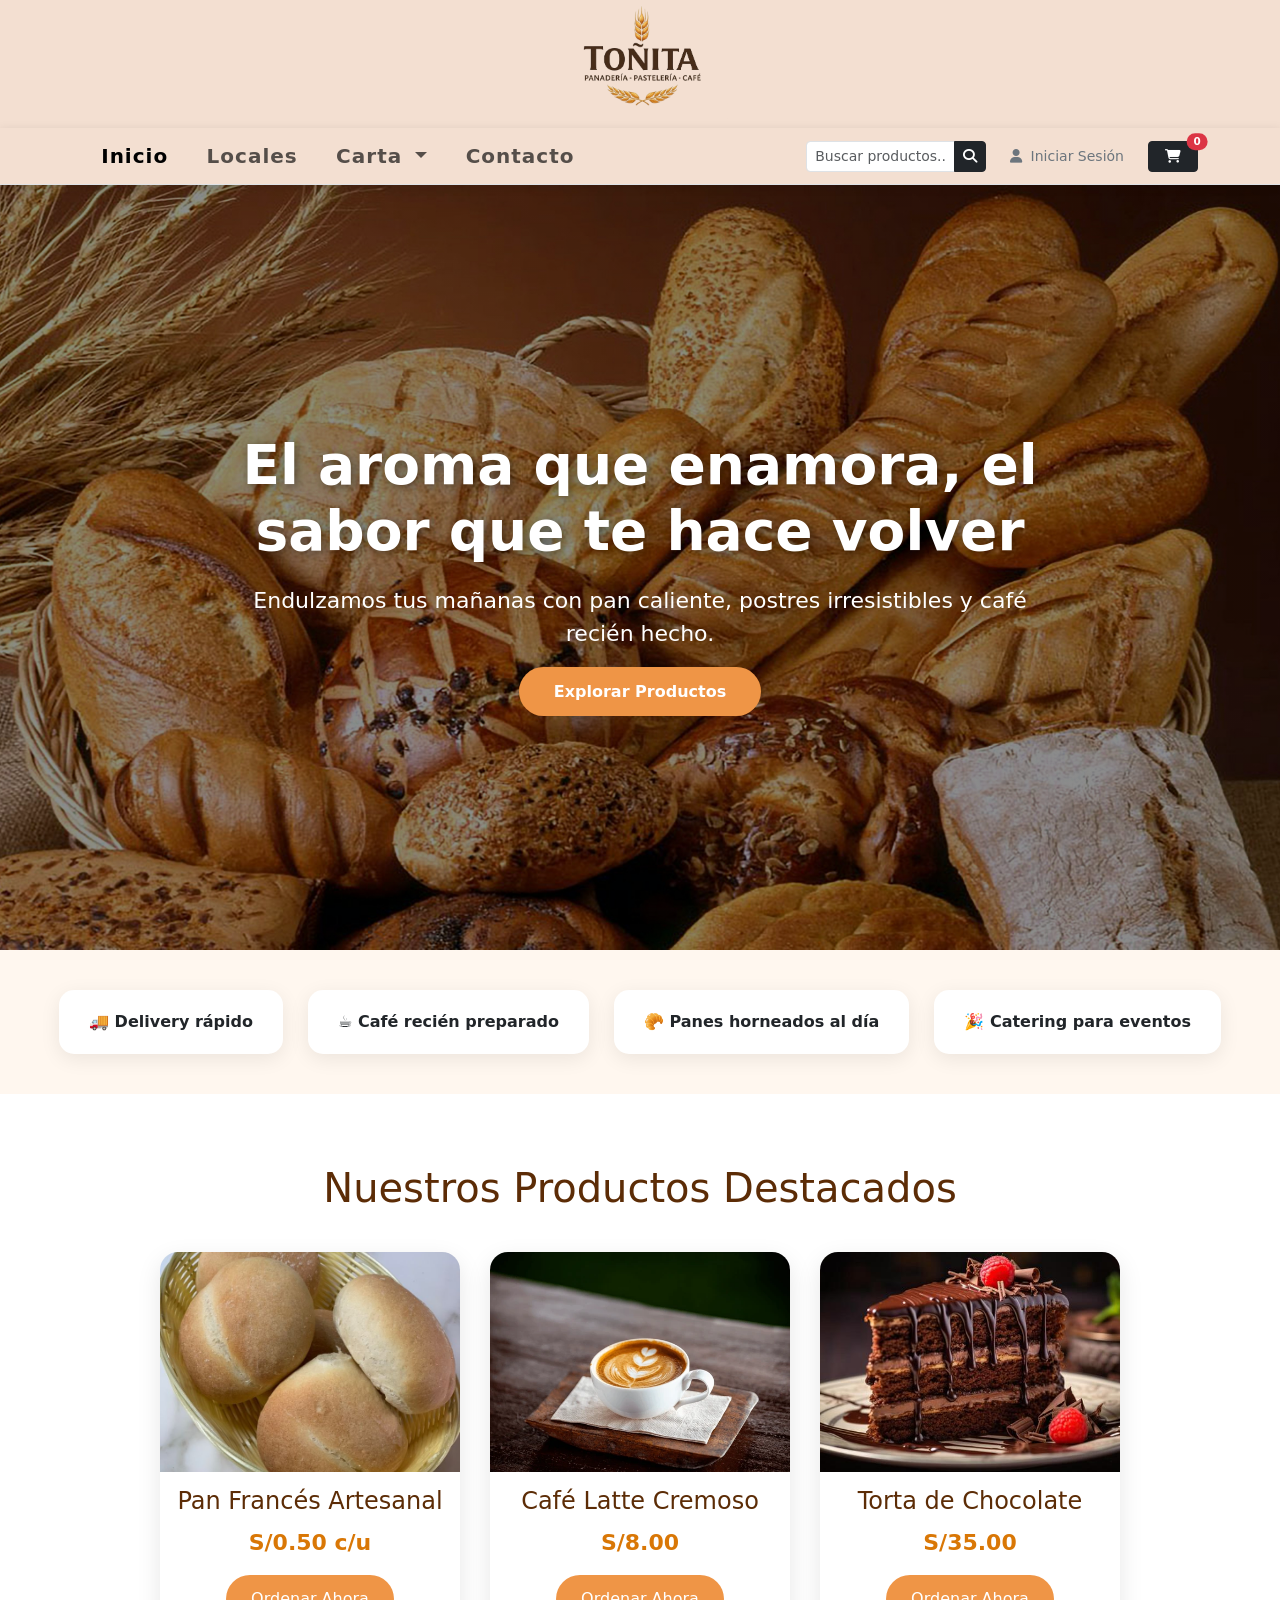
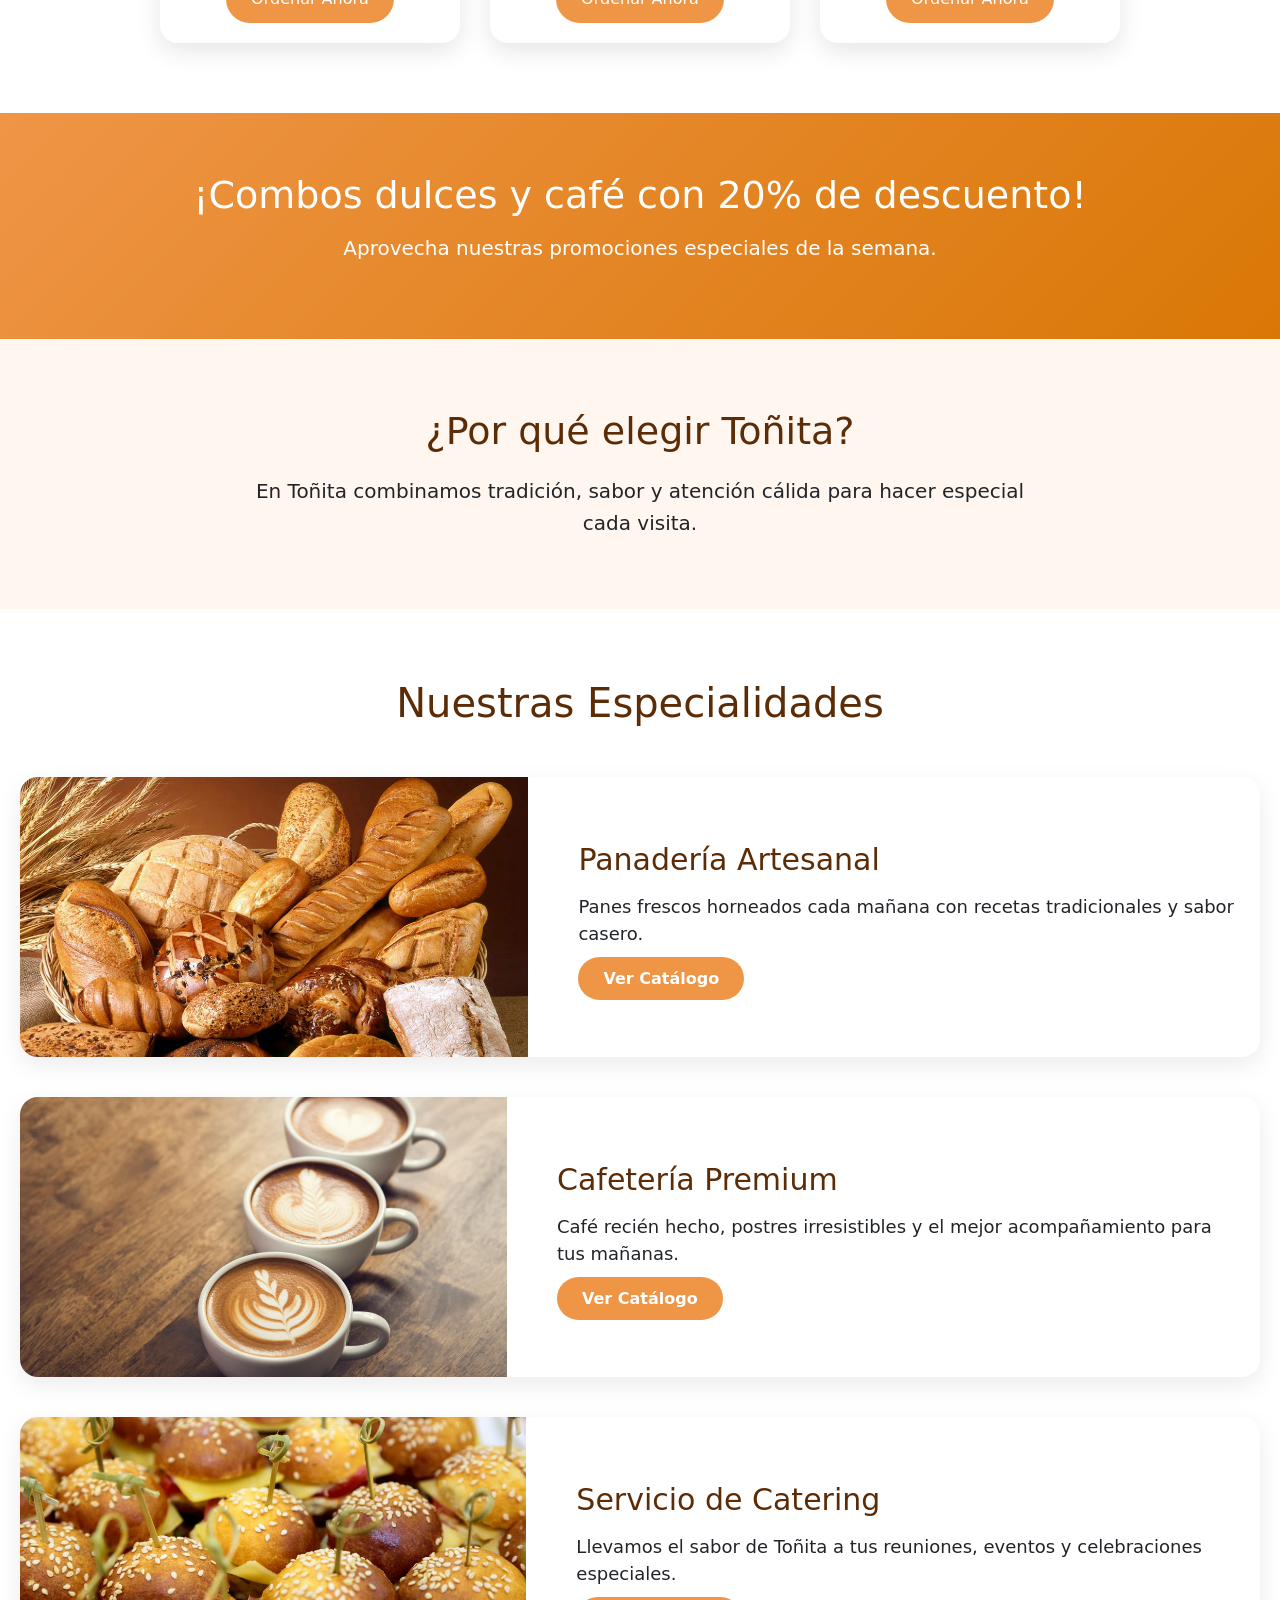
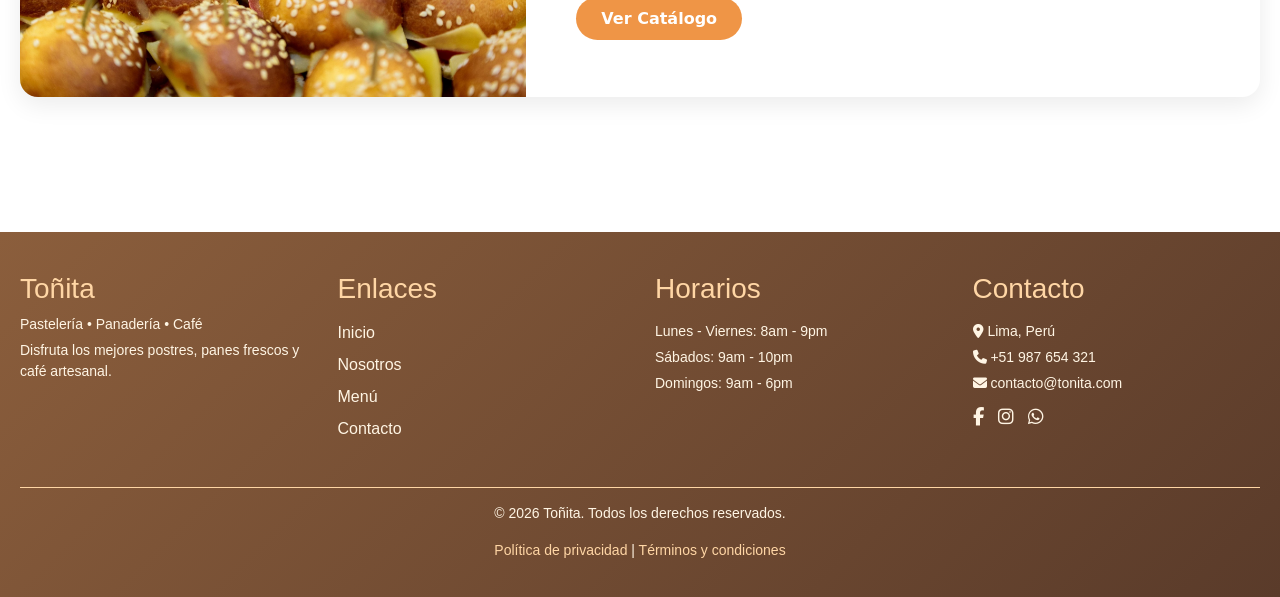
==== commit e23b6991: "mejore el index y el sistema de carritos" ====
--- a/index.html
+++ b/index.html
@@ -93,11 +93,11 @@
                                 <li>
                                     <hr class="dropdown-divider">
                                 </li>
-                                <li><a class="dropdown-item" href="./paginas/carta/panaderia.html">Cafetería</a></li>
+                                <li><a class="dropdown-item" href="./paginas/carta/cafeteria.html">Cafetería</a></li>
                                 <li>
                                     <hr class="dropdown-divider">
                                 </li>
-                                <li><a class="dropdown-item" href="./paginas/carta/panaderia.html">Catering</a></li>
+                                <li><a class="dropdown-item" href="./paginas/carta/catering.html">Catering</a></li>
                             </ul>
                         </li>
                         <li class="nav-item">
@@ -130,133 +130,106 @@
     </header>
 
     <main>
-        <div class="container mt-4">
-            <div id="carousel1" class="carousel slide" data-bs-ride="carousel">
-
-                <div class="carousel-inner">
-
-                    <!-- carousel 1-->
-                    <div class="carousel-item active">
-                        <img src="./img/panes.jpg" class="d-block w-100" alt="Panadería">
-                        <div class="carousel-caption custom-caption">
-                            <h2>PANES FRESCOS TODOS LOS DÍAS</h2>
-                            <p>
-                                Disfruta del auténtico sabor artesanal elaborado con ingredientes
-                                seleccionados y horneados cada mañana para ti.
-                            </p>
-                            <a href="paginas/carta/panaderia.html" class="btn btn-warning">Ver Catálogo</a>
-                        </div>
-                    </div>
-                    <!--imagen base-->
-                    <div class="carousel-item">
-                        <img src="img/oferta-pan.webp" class="d-block w-100" alt="Promociones">
-                        <div class="carousel-caption custom-caption">
-                            <h2>PROMOCIONES ESPECIALES</h2>
-                            <p>
-                                Aprovecha nuestros combos familiares, tortas y panes dulces
-                                con descuentos exclusivos.
-                            </p>
-                            <a href="productos.html" class="btn btn-warning">Comprar Ahora</a>
-                        </div>
-                    </div>
-
-                </div>
-
-                <button class="carousel-control-prev" type="button" data-bs-target="#carousel1" data-bs-slide="prev">
-                    <span class="carousel-control-prev-icon"></span>
-                </button>
-
-                <button class="carousel-control-next" type="button" data-bs-target="#carousel1" data-bs-slide="next">
-                    <span class="carousel-control-next-icon"></span>
-                </button>
-            </div>
-        </div>
-
-
-        <div class="container mt-4">
-            <div id="carousel2" class="carousel slide" data-bs-ride="carousel">
-
-                <div class="carousel-inner">
-
-                    <!-- carousel 2-->
-                    <div class="carousel-item active">
-                        <img src="./img/cafeteria/3-tazas-de-cafe.jpg" class="d-block w-100" alt="Cafetería">
-                        <div class="carousel-caption custom-caption">
-                            <h2>TIENES TIEMPO DE TOMARTE UN CAFE</h2>
-                            <p>
-                                Disfruta de nuestro café artesanal, preparado con granos de calidad y servido con
-                                amor.
-                            </p>
-                            <a href="paginas/carta/cafeteria.html" class="btn btn-warning">Ver Catálogo</a>
-                        </div>
-                    </div>
-                    <!--imagen base-->
-                    <div class="carousel-item">
-                        <img src="img/cafe-promo.jpeg" class="d-block w-100" alt="Promociones">
-                        <div class="carousel-caption custom-caption">
-                            <h2>PROMOCIONES ESPECIALES</h2>
-                            <p>
-                                Aprovecha nuestros combos familiares, tortas y panes dulces
-                                con descuentos exclusivos.
-                            </p>
-                            <a href="productos.html" class="btn btn-warning">Comprar Ahora</a>
-                        </div>
-                    </div>
-
-                </div>
-
-                <button class="carousel-control-prev" type="button" data-bs-target="#carousel2" data-bs-slide="prev">
-                    <span class="carousel-control-prev-icon"></span>
-                </button>
-
-                <button class="carousel-control-next" type="button" data-bs-target="#carousel2" data-bs-slide="next">
-                    <span class="carousel-control-next-icon"></span>
-                </button>
-            </div>
-        </div>
-
-
-        <div class="container mt-4">
-            <div id="carousel3" class="carousel slide" data-bs-ride="carousel">
-
-                <div class="carousel-inner">
-
-                    <!-- carousel 3-->
-                    <div class="carousel-item active">
-                        <img src="./img/catering/sandwich.jpg" class="d-block w-100" alt="Catering">
-                        <div class="carousel-caption custom-caption">
-                            <h2>CATERING</h2>
-                            <p>
-                                Sorprende a tus invitados con nuestro servicio de catering, ofreciendo una
-                                deliciosa selección de postres, panes y café para cualquier ocasión.
-                            </p>
-                            <a href="paginas/carta/catering.html" class="btn btn-warning">Ver Catálogo</a>
-                        </div>
-                    </div>
-                    <!--imagen base-->
-                    <div class="carousel-item">
-                        <img src="img/promocion.png" class="d-block w-100" alt="Promociones">
-                        <div class="carousel-caption custom-caption">
-                            <h2>PROMOCIONES ESPECIALES</h2>
-                            <p>
-                                Aprovecha nuestros combos familiares, tortas y panes dulces
-                                con descuentos exclusivos.
-                            </p>
-                            <a href="productos.html" class="btn btn-warning">Comprar Ahora</a>
-                        </div>
-                    </div>
-
-                </div>
-
-                <button class="carousel-control-prev" type="button" data-bs-target="#carousel3" data-bs-slide="prev">
-                    <span class="carousel-control-prev-icon"></span>
-                </button>
-
-                <button class="carousel-control-next" type="button" data-bs-target="#carousel3" data-bs-slide="next">
-                    <span class="carousel-control-next-icon"></span>
-                </button>
-            </div>
-        </div>
+        <section class="hero-principal">
+            <div class="hero-texto">
+                <h1>El aroma que enamora, el sabor que te hace volver</h1>
+                <p>Endulzamos tus mañanas con pan caliente, postres irresistibles y café recién hecho.</p>
+                <a href="#productos" class="btn-hero">Explorar Productos</a>
+            </div>
+        </section>
+
+        <section class="beneficios">
+            <div class="beneficio-item">🚚 Delivery rápido</div>
+            <div class="beneficio-item">☕ Café recién preparado</div>
+            <div class="beneficio-item">🥐 Panes horneados al día</div>
+            <div class="beneficio-item">🎉 Catering para eventos</div>
+        </section>
+
+        <section class="productos-destacados" id="productos">
+            <h2>Nuestros Productos Destacados</h2>
+
+            <div class="contenedor-productos">
+
+                <div class="producto-card">
+                    <img src="img/panes/pan-frances.jpg" alt="">
+                    <h4>Pan Francés Artesanal</h4>
+                    <p>S/0.50 c/u</p>
+                    <button onclick="agregarAlCarrito({
+                        nombre:'Pan Francés Artesanal',
+                        categoria:'Panadería',
+                        precio:0.50,
+                        imagen:'img/panes/pan-frances.jpg'
+                    })">Ordenar Ahora</button>
+                </div>
+
+                <div class="producto-card">
+                    <img src="img/cafeteria/hot-latte.webp" alt="">
+                    <h4>Café Latte Cremoso</h4>
+                    <p>S/8.00</p>
+                    <button onclick="agregarAlCarrito({
+                        nombre:'Café Latte Cremoso',
+                        categoria: 'Cafetería',
+                        precio:8.00,
+                        imagen:'img/cafeteria/hot-latte.webp'
+                        })">Ordenar Ahora</button>
+                </div>
+
+                <div class="producto-card">
+                    <img src="img/catering/torta-chocolate.jpg" alt="">
+                    <h4>Torta de Chocolate</h4>
+                    <p>S/35.00</p>
+                    <button onclick="agregarAlCarrito({
+                        nombre:'Torta de Chocolate',
+                        categoria: 'Catering',
+                        precio:35.00,
+                        imagen:'img/catering/torta-chocolate.jpg'
+                        })">Ordenar Ahora</button>
+                </div>
+
+            </div>
+        </section>
+
+        <section class="promo-banner">
+            <h2>¡Combos dulces y café con 20% de descuento!</h2>
+            <p>Aprovecha nuestras promociones especiales de la semana.</p>
+        </section>
+
+        <section class="elegirnos">
+            <h2>¿Por qué elegir Toñita?</h2>
+            <p>En Toñita combinamos tradición, sabor y atención cálida para hacer especial cada visita.</p>
+        </section>
+
+        <section class="categorias-principales">
+            <h2>Nuestras Especialidades</h2>
+
+            <div class="categoria-box">
+                <img src="./img/panes.jpg" alt="">
+                <div class="categoria-info">
+                    <h3>Panadería Artesanal</h3>
+                    <p>Panes frescos horneados cada mañana con recetas tradicionales y sabor casero.</p>
+                    <a href="paginas/carta/panaderia.html">Ver Catálogo</a>
+                </div>
+            </div>
+
+            <div class="categoria-box">
+                <img src="./img/cafeteria/3-tazas-de-cafe.jpg" alt="">
+                <div class="categoria-info">
+                    <h3>Cafetería Premium</h3>
+                    <p>Café recién hecho, postres irresistibles y el mejor acompañamiento para tus mañanas.</p>
+                    <a href="paginas/carta/cafeteria.html">Ver Catálogo</a>
+                </div>
+            </div>
+
+            <div class="categoria-box">
+                <img src="./img/catering/sandwich.jpg" alt="">
+                <div class="categoria-info">
+                    <h3>Servicio de Catering</h3>
+                    <p>Llevamos el sabor de Toñita a tus reuniones, eventos y celebraciones especiales.</p>
+                    <a href="paginas/carta/catering.html">Ver Catálogo</a>
+                </div>
+            </div>
+        </section>
+
 
     </main>
     <!--el pie de la pagina-->
--- a/css/estilos.css
+++ b/css/estilos.css
@@ -159,4 +159,242 @@
 
 .footer-bottom a:hover {
     text-decoration: underline;
+}
+
+/* ===========================
+    HERO PRINCIPAL
+=========================== */
+.hero-principal{
+    background: linear-gradient(rgba(0,0,0,0.45), rgba(0,0,0,0.45)), url("../img/panes.jpg");
+    background-size: cover;
+    background-position: center;
+    height: 85vh;
+    display: flex;
+    align-items: center;
+    justify-content: center;
+    text-align: center;
+    padding: 20px;
+}
+
+.hero-texto{
+    max-width: 800px;
+    color: white;
+}
+
+.hero-texto h1{
+    font-size: 55px;
+    font-weight: bold;
+    margin-bottom: 20px;
+    text-shadow: 2px 2px 10px rgba(0,0,0,0.4);
+}
+
+.hero-texto p{
+    font-size: 22px;
+    margin-bottom: 30px;
+}
+
+.btn-hero{
+    background: rgb(239, 149, 70);
+    color: white;
+    padding: 15px 35px;
+    border-radius: 30px;
+    text-decoration: none;
+    font-weight: bold;
+    transition: 0.3s;
+}
+
+.btn-hero:hover{
+    background: #d97706;
+    transform: scale(1.05);
+}
+
+/* ===========================
+    BENEFICIOS
+=========================== */
+.beneficios{
+    display: flex;
+    justify-content: center;
+    gap: 25px;
+    flex-wrap: wrap;
+    padding: 40px 20px;
+    background: #fff7ef;
+}
+
+.beneficio-item{
+    background: white;
+    padding: 20px 30px;
+    border-radius: 15px;
+    font-weight: bold;
+    box-shadow: 0 5px 20px rgba(0,0,0,0.08);
+    transition: 0.3s;
+}
+
+.beneficio-item:hover{
+    transform: translateY(-8px);
+}
+
+/* ===========================
+    PRODUCTOS DESTACADOS
+=========================== */
+.productos-destacados{
+    padding: 70px 20px;
+    text-align: center;
+}
+
+.productos-destacados h2{
+    font-size: 40px;
+    margin-bottom: 40px;
+    color: #5c2c06;
+}
+
+.contenedor-productos{
+    display: flex;
+    justify-content: center;
+    gap: 30px;
+    flex-wrap: wrap;
+}
+
+.producto-card{
+    width: 300px;
+    background: white;
+    border-radius: 18px;
+    overflow: hidden;
+    box-shadow: 0 8px 25px rgba(0,0,0,0.1);
+    transition: 0.3s;
+}
+
+.producto-card:hover{
+    transform: translateY(-10px);
+}
+
+.producto-card img{
+    width: 100%;
+    height: 220px;
+    object-fit: cover;
+}
+
+.producto-card h4{
+    margin: 15px 0 10px;
+    color: #5c2c06;
+}
+
+.producto-card p{
+    font-size: 22px;
+    color: #d97706;
+    font-weight: bold;
+}
+
+.producto-card button{
+    margin-bottom: 20px;
+    background: rgb(239, 149, 70);
+    border: none;
+    color: white;
+    padding: 12px 25px;
+    border-radius: 25px;
+    cursor: pointer;
+    transition: 0.3s;
+}
+
+.producto-card button:hover{
+    background: #d97706;
+}
+
+/* ===========================
+    PROMO BANNER
+=========================== */
+.promo-banner{
+    background: linear-gradient(135deg, rgb(239, 149, 70), #d97706);
+    color: white;
+    text-align: center;
+    padding: 60px 20px;
+}
+
+.promo-banner h2{
+    font-size: 38px;
+    margin-bottom: 15px;
+}
+
+.promo-banner p{
+    font-size: 20px;
+}
+
+/* ===========================
+    ELEGIRNOS
+=========================== */
+.elegirnos{
+    text-align: center;
+    padding: 70px 20px;
+    background: #fff7ef;
+}
+
+.elegirnos h2{
+    font-size: 38px;
+    color: #5c2c06;
+    margin-bottom: 20px;
+}
+
+.elegirnos p{
+    max-width: 800px;
+    margin: auto;
+    font-size: 20px;
+    line-height: 1.6;
+}
+
+/* ===========================
+    CATEGORIAS PRINCIPALES
+=========================== */
+.categorias-principales{
+    padding: 70px 20px;
+}
+
+.categorias-principales h2{
+    text-align: center;
+    font-size: 40px;
+    margin-bottom: 50px;
+    color: #5c2c06;
+}
+
+.categoria-box{
+    display: flex;
+    align-items: center;
+    gap: 30px;
+    margin-bottom: 40px;
+    background: white;
+    border-radius: 18px;
+    overflow: hidden;
+    box-shadow: 0 8px 25px rgba(0,0,0,0.08);
+}
+
+.categoria-box img{
+    width: 45%;
+    height: 280px;
+    object-fit: cover;
+}
+
+.categoria-info{
+    padding: 20px;
+}
+
+.categoria-info h3{
+    color: #5c2c06;
+    font-size: 30px;
+    margin-bottom: 15px;
+}
+
+.categoria-info p{
+    font-size: 18px;
+    margin-bottom: 20px;
+}
+
+.categoria-info a{
+    background: rgb(239, 149, 70);
+    color: white;
+    padding: 12px 25px;
+    text-decoration: none;
+    border-radius: 25px;
+    font-weight: bold;
+}
+
+.categoria-info a:hover{
+    background: #d97706;
 }
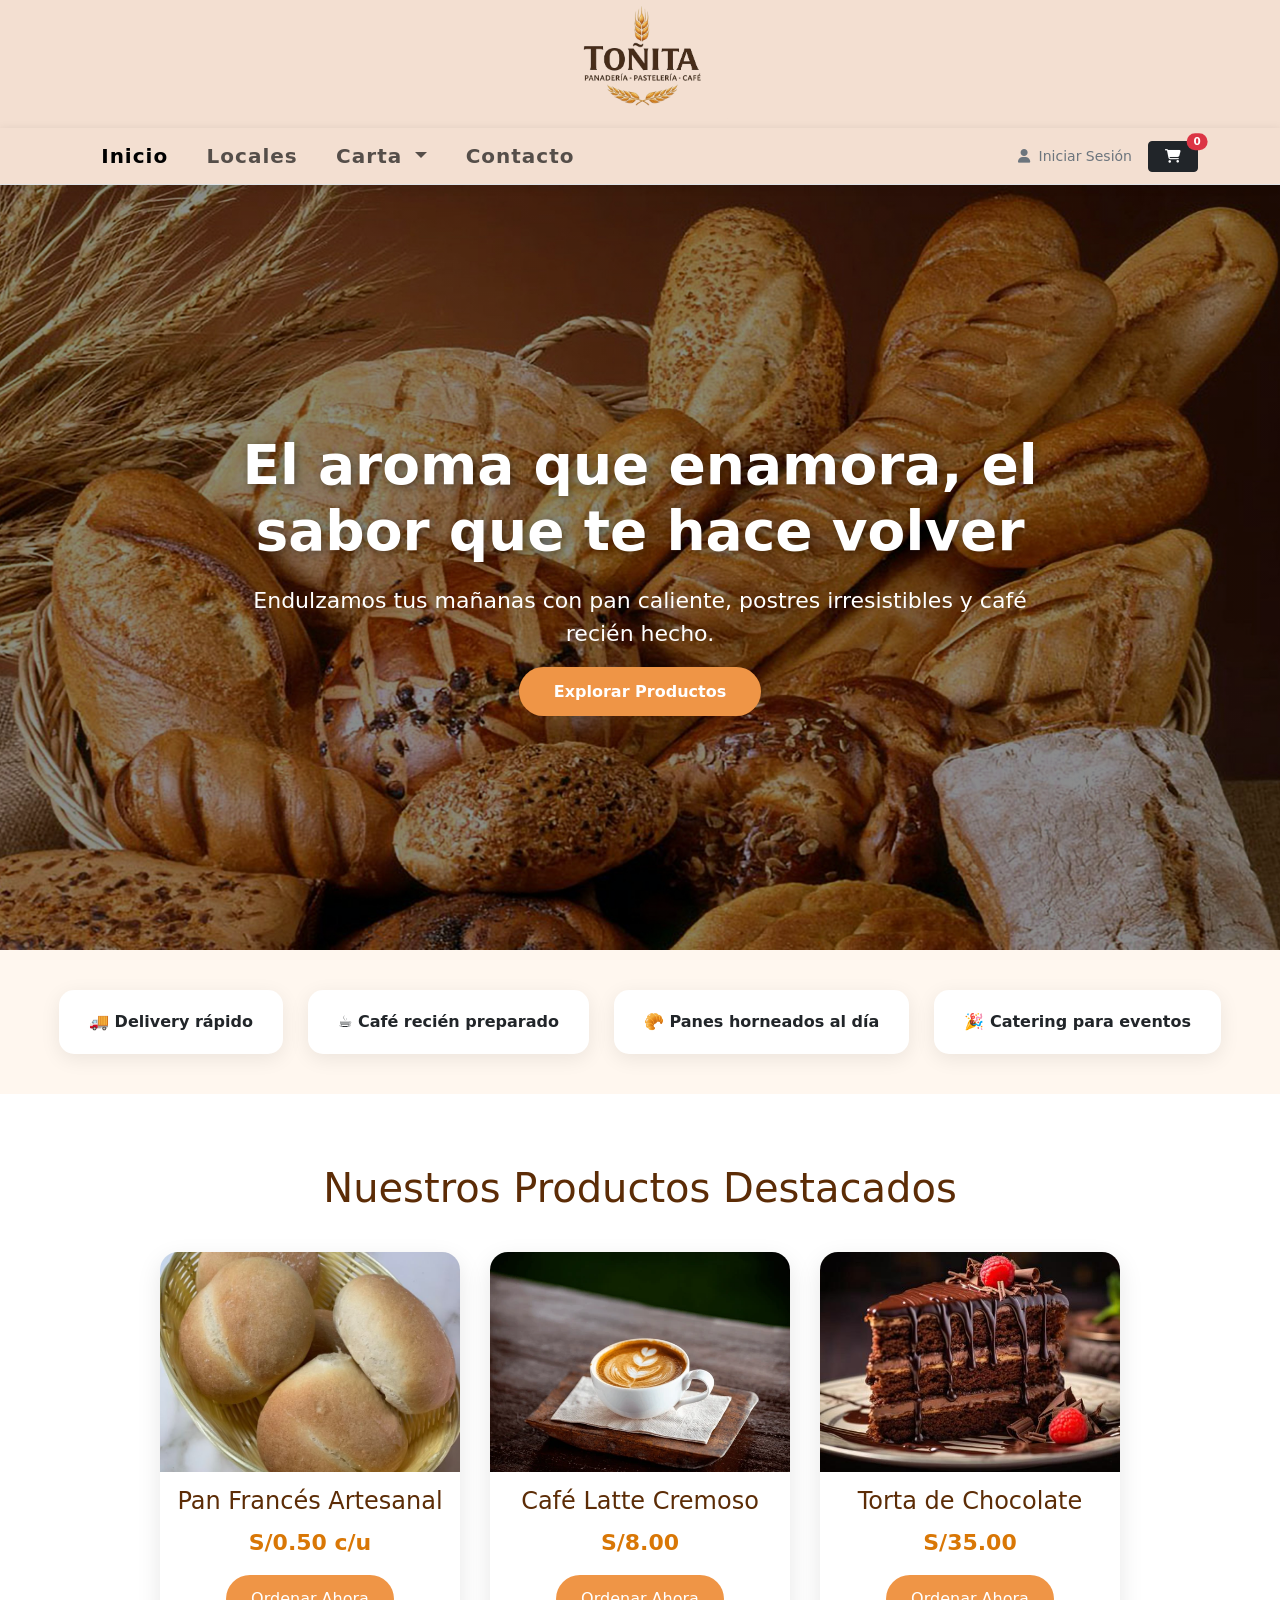
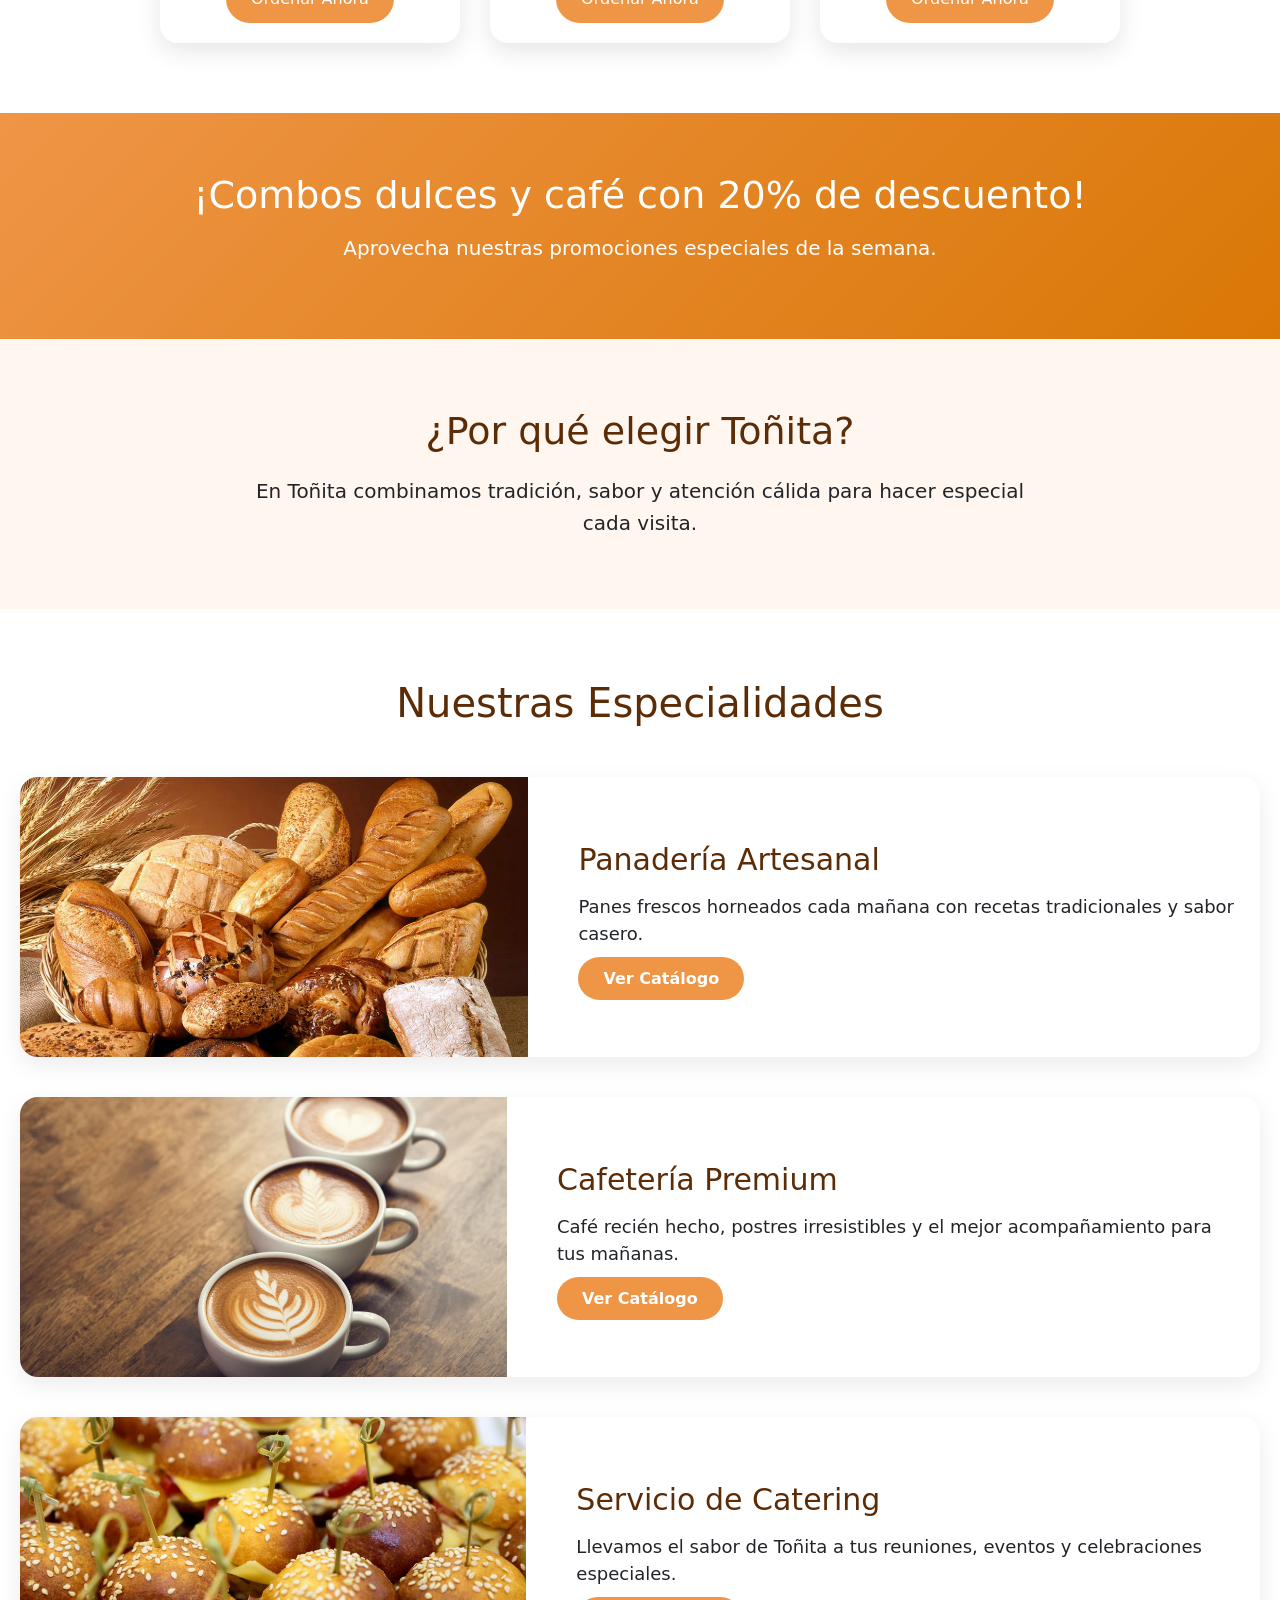
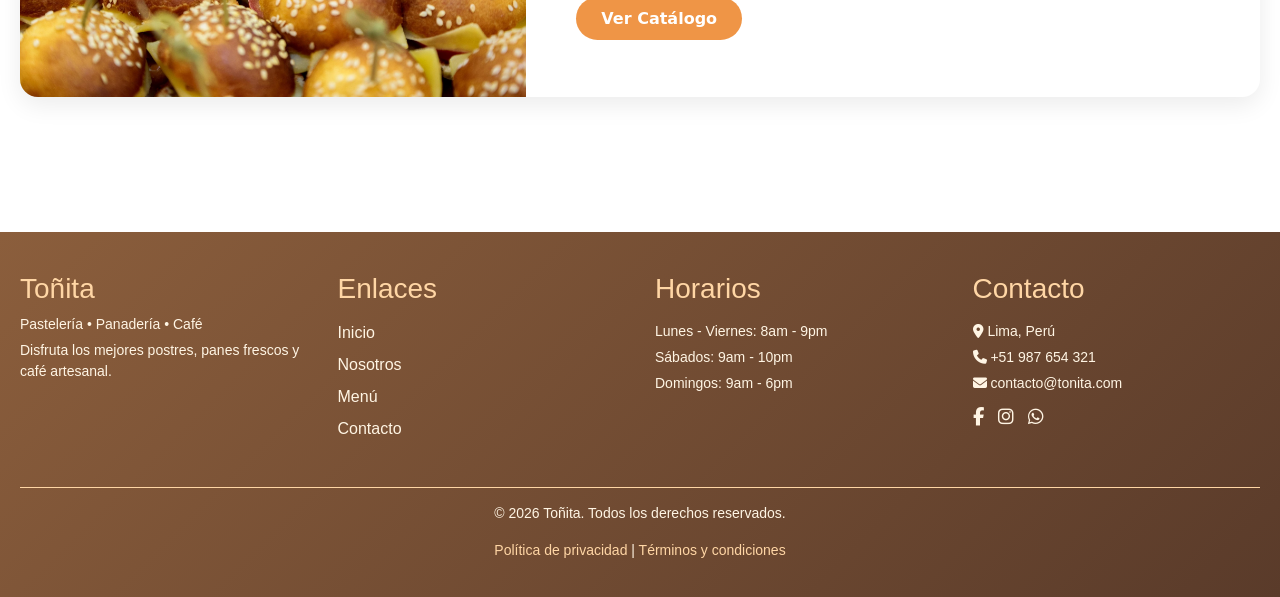
==== commit 4100e511: "borre buscar" ====
--- a/index.html
+++ b/index.html
@@ -105,14 +105,6 @@
                         </li>
                     </ul>
 
-                    <div class="d-flex align-items-center gap-2">
-                        <div class="input-group input-group-sm search-box d-flex">
-                            <input id="inputBusqueda" class="form-control" type="text"
-                                placeholder="Buscar productos...">
-                            <button id="btnBuscar" class="btn btn-dark">
-                                <i class="fa-solid fa-magnifying-glass"></i>
-                            </button>
-                        </div>
 
                         <div id="zonaUsuario" class="ms-2"></div>
 
--- a/css/estilos.css
+++ b/css/estilos.css
@@ -161,9 +161,8 @@
     text-decoration: underline;
 }
 
-/* ===========================
-    HERO PRINCIPAL
-=========================== */
+/* 
+HERO PRINCIPAL*/
 .hero-principal{
     background: linear-gradient(rgba(0,0,0,0.45), rgba(0,0,0,0.45)), url("../img/panes.jpg");
     background-size: cover;
@@ -208,9 +207,7 @@
     transform: scale(1.05);
 }
 
-/* ===========================
-    BENEFICIOS
-=========================== */
+/*BENEFICIOS*/
 .beneficios{
     display: flex;
     justify-content: center;
@@ -233,9 +230,7 @@
     transform: translateY(-8px);
 }
 
-/* ===========================
-    PRODUCTOS DESTACADOS
-=========================== */
+/*PRODUCTOS DESTACADOS*/
 .productos-destacados{
     padding: 70px 20px;
     text-align: center;
@@ -299,9 +294,7 @@
     background: #d97706;
 }
 
-/* ===========================
-    PROMO BANNER
-=========================== */
+/*PROMO BANNER*/
 .promo-banner{
     background: linear-gradient(135deg, rgb(239, 149, 70), #d97706);
     color: white;
@@ -318,9 +311,7 @@
     font-size: 20px;
 }
 
-/* ===========================
-    ELEGIRNOS
-=========================== */
+/*ELEGIRNOS*/
 .elegirnos{
     text-align: center;
     padding: 70px 20px;
@@ -340,9 +331,7 @@
     line-height: 1.6;
 }
 
-/* ===========================
-    CATEGORIAS PRINCIPALES
-=========================== */
+/*CATEGORIAS PRINCIPALES*/
 .categorias-principales{
     padding: 70px 20px;
 }
